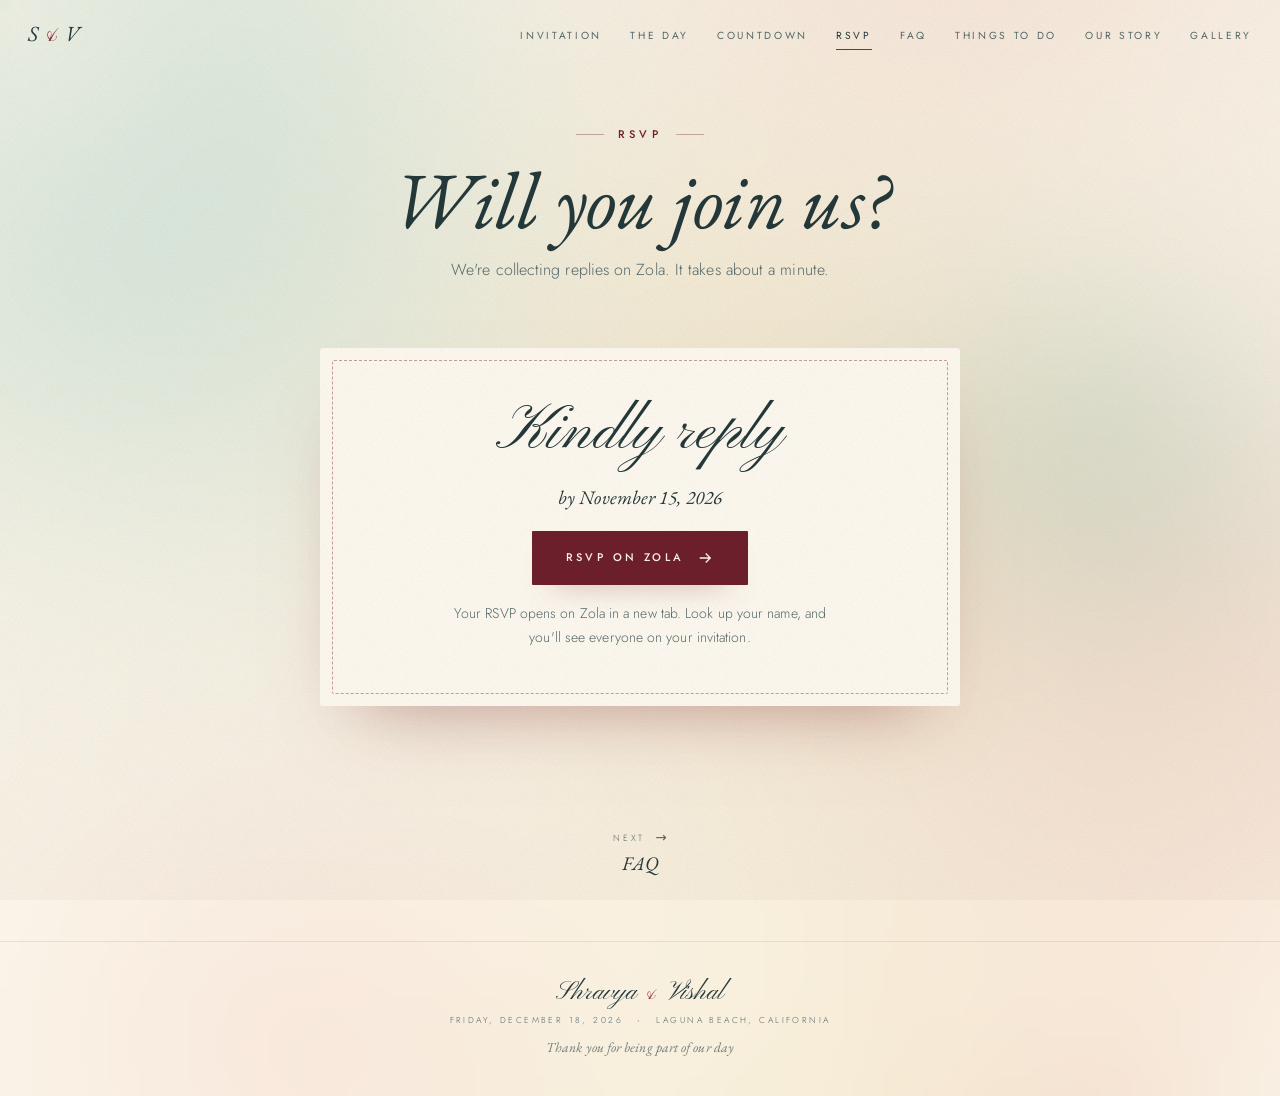
==== rsvp.html @ b9ac134d "feat: add files" ====
<!doctype html>
<html lang="en">
<head>
<meta charset="utf-8">
<meta name="viewport" content="width=device-width, initial-scale=1, viewport-fit=cover">
<title>RSVP</title>
<link rel="preconnect" href="https://fonts.googleapis.com">
<link rel="preconnect" href="https://fonts.gstatic.com" crossorigin>
<link rel="stylesheet" href="https://fonts.googleapis.com/css2?family=EB+Garamond:ital,wght@0,400..600;1,400..600&family=Jost:wght@300;400;500;600&family=Pinyon+Script&display=swap">
<link rel="stylesheet" href="site.css">
<script>try{history.scrollRestoration="manual"}catch(e){}try{if(sessionStorage.getItem("vt")){document.documentElement.classList.add("vt-in");sessionStorage.removeItem("vt")}}catch(e){}</script>
</head>
<body data-page="rsvp.html" class="page-rsvp">
<div class="veil" aria-hidden="true"></div>
<main>
<!-- ================= RSVP ================= -->
<section id="rsvp" class="page rsvp">
  <canvas class="wash" id="rsvpWash" aria-hidden="true"></canvas>
  <div class="wrap">
    <header class="page-head reveal">
        <span class="eyebrow">RSVP</span>
        <h1>Will you join us?</h1>
        <p class="lede">We're collecting replies on Zola. It takes about a minute.</p>
      </header>
    <div class="rsvp-card reveal">
      <p class="q">Kindly reply</p>
      <p class="by">by <span data-bind="rsvp-by"></span></p>
      <a class="magnet" id="rsvpBtn" data-href="zola" target="_blank" rel="noopener"><span>RSVP on Zola</span><svg viewBox="0 0 24 24"><path d="M5 12h14M13 6l6 6-6 6"/></svg></a>
      <p class="rsvp-small">Your RSVP opens on Zola in a new tab. Look up your name, and you'll see everyone on your invitation.</p>
    </div>
  </div>
</section>

</main>
<div id="nextSlot"></div>
<script src="site.js"></script>
<script>
/* ---------------- RSVP magnet + confetti ---------------- */
(function () {
  const b = $("#rsvpBtn");
  if (!REDUCED && matchMedia("(hover:hover)").matches) {
    b.addEventListener("pointermove", e => { const r = b.getBoundingClientRect(); b.style.transform = `translate(${(e.clientX - r.left - r.width / 2) * .25}px,${(e.clientY - r.top - r.height / 2) * .35}px)`; });
    b.addEventListener("pointerleave", () => { b.style.transform = ""; });
  }
  b.addEventListener("click", () => { const r = b.getBoundingClientRect(); confetti(r.left + r.width / 2, r.top, 120); });
})();

</script>
</body>
</html>
---- site.css ----
/* Shared styles for every page of the wedding site */
/* Layout: one long scroll told in scenes on letterpress cream, a glass dock at the bottom, sticky scrollytelling for story + map */
:root{
  --rose:#F0BDB2; --peach:#F2C6B4; --cream:#F3E8CB; --sea:#AAD4C9;
  --paper:#FBF6EA; --ink:#24393B; --ink-soft:#55696B; --wax:#8B2C3A; --wax-deep:#6E1F2C;
  --sea-deep:#386B65; --line:rgba(36,57,59,.14); --glass:rgba(251,246,234,.74);
  --display:"EB Garamond", Garamond, "Times New Roman", Georgia, serif;
  --script:"Pinyon Script", "Snell Roundhand", "Apple Chancery", cursive;
  --body:"Jost", "Futura", "Avenir Next", "Segoe UI", system-ui, sans-serif;
  --gut-l:max(16px, env(safe-area-inset-left, 0px));
  --gut-r:max(16px, env(safe-area-inset-right, 0px));
  color-scheme:light;
}
*,*::before,*::after{box-sizing:border-box}
html{scroll-behavior:smooth}
body{background:var(--paper);color:var(--ink);font-family:var(--body);font-size:17px;line-height:1.6;overflow-x:clip;-webkit-font-smoothing:antialiased}
body.locked{overflow:hidden}
a{color:var(--sea-deep)}
button{font:inherit;color:inherit}
:focus-visible{outline:2px solid var(--sea-deep);outline-offset:3px;border-radius:6px}
h1,h2,h3{font-family:var(--display);font-weight:500;line-height:1.08;text-wrap:balance;margin:0}
h2{font-size:clamp(2.4rem,6.4vw,4.6rem);font-style:italic;letter-spacing:-.01em}
h3{font-size:clamp(1.5rem,3.2vw,2.1rem);font-style:italic}
p{margin:0}
.eyebrow{font-size:.78rem;text-transform:uppercase;letter-spacing:.24em;font-weight:500;color:var(--sea-deep)}
.wrap{max-width:1140px;margin:0 auto;padding-left:var(--gut-l);padding-right:var(--gut-r)}
.scene{position:relative;padding-block:clamp(84px,13vh,150px)}
.head{display:grid;gap:14px;margin-bottom:clamp(36px,6vh,64px);max-width:720px}
.lede{font-size:1.12rem;color:var(--ink-soft);max-width:60ch}
.reveal{transform:translateY(22px);opacity:.3;transition:transform .9s cubic-bezier(.2,.7,.2,1),opacity .9s ease}
.reveal.in{transform:none;opacity:1}
.grain{position:fixed;inset:0;pointer-events:none;z-index:90;opacity:.09;mix-blend-mode:multiply;background-image:url("data:image/svg+xml;utf8,<svg xmlns='http://www.w3.org/2000/svg' width='160' height='160'><filter id='n'><feTurbulence type='fractalNoise' baseFrequency='.85' numOctaves='3' stitchTiles='stitch'/><feColorMatrix values='0 0 0 0 .2 0 0 0 0 .15 0 0 0 0 .12 0 0 0 1 0'/></filter><rect width='100%' height='100%' filter='url(%23n)'/></svg>")}
.progress{position:fixed;top:0;left:0;right:0;height:calc(3px + env(safe-area-inset-top,0px));padding-top:env(safe-area-inset-top,0px);z-index:95;pointer-events:none}
.progress i{display:block;height:3px;width:100%;transform-origin:0 50%;transform:scaleX(0);background:linear-gradient(90deg,var(--sea),var(--rose),var(--wax))}

/* ---------- Dock ---------- */
.dock{position:fixed;left:50%;bottom:calc(12px + env(safe-area-inset-bottom,0px));transform:translateX(-50%);z-index:80;display:flex;gap:2px;padding:6px;border-radius:22px;background:var(--glass);backdrop-filter:blur(14px) saturate(1.3);-webkit-backdrop-filter:blur(14px) saturate(1.3);border:1px solid rgba(255,255,255,.7);box-shadow:0 10px 34px -12px rgba(36,57,59,.35);max-width:calc(100vw - 24px);overflow-x:auto;scrollbar-width:none}
.dock::-webkit-scrollbar{display:none}
.dock a{position:relative;display:grid;place-items:center;width:44px;height:44px;flex:0 0 auto;border-radius:15px;color:var(--ink);text-decoration:none;transition:transform .25s cubic-bezier(.3,1.5,.5,1),background .25s}
.dock a svg{width:21px;height:21px;fill:none;stroke:currentColor;stroke-width:1.6;stroke-linecap:round;stroke-linejoin:round}
.dock a:hover{transform:translateY(-4px) scale(1.14)}
.dock a.on{background:var(--sea);color:var(--ink)}
.dock a .tip{position:absolute;bottom:calc(100% + 10px);left:50%;transform:translateX(-50%) translateY(4px);white-space:nowrap;font-size:.72rem;letter-spacing:.12em;text-transform:uppercase;background:var(--ink);color:var(--paper);padding:5px 9px;border-radius:8px;opacity:0;pointer-events:none;transition:.2s}
@media (hover:hover){.dock{overflow:visible}.dock a:hover .tip{opacity:1;transform:translateX(-50%)}}

/* ---------- Home / envelope ---------- */
.home{position:relative;min-height:100svh;display:grid;place-items:center;overflow:hidden;padding-block:72px 110px;padding-left:var(--gut-l);padding-right:var(--gut-r);background:radial-gradient(120% 80% at 50% 110%,#F8D9CC 0%,var(--paper) 60%)}
#orb{position:absolute;inset:0;width:100%;height:100%}
.home-cell{grid-area:1/1;position:relative;z-index:2;display:grid;justify-items:center;gap:22px;width:100%;pointer-events:none}
.env-stage{pointer-events:auto;transition:opacity .8s ease,transform .9s cubic-bezier(.6,0,.3,1)}
.env-stage.gone{opacity:0;transform:translateY(40px) scale(.9);pointer-events:none}
.envelope{position:relative;width:min(520px,86vw);aspect-ratio:3/2;perspective:1400px;filter:drop-shadow(0 26px 30px rgba(120,70,60,.22))}
.env-back{position:absolute;inset:0;border-radius:10px;background:linear-gradient(160deg,#E9AF9A,#DE9C88)}
.env-card{position:absolute;left:6%;right:6%;top:7%;height:86%;z-index:2;border-radius:6px;background:#FFFBF2;display:grid;place-content:center;text-align:center;gap:4px;padding:8%;transition:transform 1.1s cubic-bezier(.5,0,.2,1);box-shadow:0 2px 0 rgba(0,0,0,.03)}
.env-card .s{font-family:var(--script);font-size:clamp(1.8rem,6vw,2.6rem);line-height:1;color:var(--ink)}
.env-card small{font-size:.7rem;letter-spacing:.24em;text-transform:uppercase;color:var(--ink-soft)}
.env-pocket{position:absolute;inset:0;z-index:3;border-radius:10px;background:linear-gradient(180deg,#F4CDBD,#F0BCA7);clip-path:polygon(0 0,50% 54%,100% 0,100% 100%,0 100%);display:grid;align-content:end;justify-items:start;padding:0 0 6% 7%;text-align:left}
.env-pocket::before{content:"";position:absolute;inset:0;background:linear-gradient(32deg,rgba(0,0,0,.05) 50%,transparent 50.4%),linear-gradient(-32deg,rgba(0,0,0,.05) 50%,transparent 50.4%);pointer-events:none}
.env-pocket .to{font-family:var(--script);font-size:clamp(1.4rem,4.6vw,2.1rem);color:var(--wax-deep);line-height:1}
.env-pocket .meta{font-size:clamp(.55rem,1.8vw,.68rem);letter-spacing:.22em;text-transform:uppercase;color:#7A4C46;margin-top:4px}
.env-flap{position:absolute;left:0;right:0;top:0;height:60%;z-index:4;transform-origin:50% 0;transition:transform .9s cubic-bezier(.6,0,.3,1);transform-style:preserve-3d}
.env-flap i{position:absolute;inset:0;background:linear-gradient(180deg,#F8DACB,#F2C6B4);clip-path:polygon(0 0,100% 0,50% 100%);border-radius:10px 10px 0 0}
.env-flap i::after{content:"";position:absolute;inset:0;background:linear-gradient(180deg,transparent 70%,rgba(140,70,60,.12))}
.envelope.flap-open .env-flap{transform:rotateX(180deg)}
.envelope.flap-low .env-flap{z-index:1}
.envelope.card-up .env-card{transform:translateY(-52%)}
.seal{position:absolute;left:50%;top:60%;z-index:6;width:clamp(70px,18vw,92px);aspect-ratio:1;transform:translate(-50%,-50%);border:0;border-radius:50%;cursor:pointer;display:grid;place-items:center;background:radial-gradient(circle at 36% 30%,#BD5A66 0%,var(--wax) 42%,var(--wax-deep) 100%);box-shadow:0 6px 14px rgba(120,40,45,.35),inset 0 -4px 8px rgba(80,20,25,.35),inset 0 3px 6px rgba(255,220,220,.35);transition:transform .5s cubic-bezier(.3,1.6,.5,1),opacity .5s}
.seal::before{content:"";position:absolute;inset:9%;border-radius:50%;border:1.5px dashed rgba(255,225,225,.55)}
.seal span{font-family:var(--display);font-style:italic;font-size:clamp(1.1rem,3.6vw,1.45rem);color:#FFE6E2;letter-spacing:.02em;text-shadow:0 1px 1px rgba(90,20,25,.4)}
.seal:hover{transform:translate(-50%,-50%) scale(1.07) rotate(-4deg)}
.seal.pulse{animation:pulse 2.6s ease-in-out infinite}
@keyframes pulse{0%,100%{box-shadow:0 6px 14px rgba(120,40,45,.35),0 0 0 0 rgba(139,44,58,.4),inset 0 -4px 8px rgba(80,20,25,.35)}50%{box-shadow:0 6px 14px rgba(120,40,45,.35),0 0 0 16px rgba(139,44,58,0),inset 0 -4px 8px rgba(80,20,25,.35)}}
.envelope.cracked .seal{transform:translate(-50%,-50%) scale(1.3);opacity:0}
.hint{font-size:.78rem;letter-spacing:.22em;text-transform:uppercase;color:var(--ink-soft);display:flex;gap:10px;align-items:center}
.hint::before,.hint::after{content:"";width:28px;height:1px;background:currentColor;opacity:.5}

.invite{position:relative;width:min(640px,100%);background:#FFFBF2;border-radius:4px;padding:clamp(34px,7vw,64px) clamp(22px,6vw,60px);text-align:center;box-shadow:0 30px 60px -28px rgba(120,70,60,.45);clip-path:inset(50% 0 50% 0);opacity:0;transition:clip-path 1.1s cubic-bezier(.7,0,.2,1),opacity .4s;pointer-events:none}
.invite.show{clip-path:inset(0 0 0 0);opacity:1;pointer-events:auto}
.invite::before{content:"";position:absolute;inset:12px;border:1px solid var(--peach);outline:1px solid var(--peach);outline-offset:-6px;pointer-events:none}
.invite .corner{position:absolute;width:64px;height:64px;color:var(--sea-deep)}
.invite .corner path,.invite .corner circle{fill:none;stroke:currentColor;stroke-width:1.2;stroke-dasharray:240;stroke-dashoffset:240;transition:stroke-dashoffset 2.4s ease .8s}
.invite.show .corner path,.invite.show .corner circle{stroke-dashoffset:0}
.invite .c1{top:18px;left:18px}.invite .c2{top:18px;right:18px;transform:scaleX(-1)}.invite .c3{bottom:18px;left:18px;transform:scaleY(-1)}.invite .c4{bottom:18px;right:18px;transform:scale(-1)}
.inv-small{font-size:.76rem;letter-spacing:.24em;text-transform:uppercase;color:var(--ink-soft)}
.inv-names{font-family:var(--script);font-weight:400;font-size:clamp(3rem,10vw,5.4rem);line-height:1.05;margin:18px 0 12px;color:var(--ink)}
.inv-names .amp{color:var(--wax);font-size:.7em;display:block;line-height:.9}
.inv-names .word{display:inline-block}
.inv-names .ch{display:inline-block;opacity:0;transform:translateY(.4em) rotate(4deg);transition:opacity .6s,transform .8s cubic-bezier(.2,.8,.2,1)}
.invite.show .inv-names .ch{opacity:1;transform:none}
.inv-line{font-family:var(--display);font-style:italic;font-size:clamp(1.05rem,2.6vw,1.3rem);line-height:1.5;color:var(--ink)}
.inv-date{font-family:var(--display);font-size:clamp(1.3rem,3.6vw,1.75rem);margin:18px 0 4px;letter-spacing:.02em}
.rule{width:60px;height:1px;background:var(--wax);margin:22px auto;opacity:.6}
.inv-actions{display:flex;flex-wrap:wrap;gap:12px;justify-content:center;margin-top:28px}
.btn{display:inline-flex;align-items:center;gap:10px;padding:13px 22px;border-radius:999px;border:1px solid var(--ink);background:transparent;color:var(--ink);text-decoration:none;font-size:.8rem;letter-spacing:.2em;text-transform:uppercase;font-weight:500;cursor:pointer;transition:background .25s,color .25s,transform .25s}
.btn:hover{background:var(--ink);color:var(--paper)}
.btn.solid{background:var(--ink);color:var(--paper)}
.btn.solid:hover{background:var(--sea-deep);border-color:var(--sea-deep)}
.btn.small{padding:9px 16px;font-size:.7rem}
.linkish{background:none;border:0;color:var(--ink-soft);font-size:.72rem;letter-spacing:.2em;text-transform:uppercase;cursor:pointer;margin-top:18px;text-decoration:underline;text-underline-offset:4px}

/* ---------- Story vertical ---------- */
.story-v{display:grid;grid-template-columns:minmax(0,1fr) minmax(0,1.1fr);gap:clamp(24px,6vw,90px);align-items:start}
.story-art{position:sticky;top:12vh;height:76vh;display:grid;place-items:center}
.story-art svg{width:100%;height:100%;max-width:420px;overflow:visible}
.story-art .path{fill:none;stroke-width:2.4;stroke-linecap:round}
.story-art .ghost{fill:none;stroke:var(--line);stroke-width:1.2;stroke-dasharray:3 7}
.story-art .knot{fill:none;stroke:var(--wax);stroke-width:2.4;opacity:0;transition:opacity .8s}
.story-art .knot.on{opacity:1}
.story-art .mk{fill:var(--paper);stroke:var(--ink-soft);stroke-width:1.4;transition:fill .5s,stroke .5s}
.story-art .mk.on{fill:var(--wax);stroke:var(--wax)}
.story-art text{font-family:var(--display);font-style:italic;font-size:17px;fill:var(--ink-soft)}
.steps{list-style:none;margin:0;padding:0;display:grid;gap:42vh;padding-block:12vh 26vh}
.step{max-width:46ch;opacity:.35;transition:opacity .6s}
.step.on{opacity:1}
.step .k{font-size:.74rem;letter-spacing:.24em;text-transform:uppercase;color:var(--wax-deep);font-weight:500}
.step h3{margin:10px 0 14px}
.step p{color:var(--ink-soft);font-size:1.08rem}

/* ---------- Story horizontal ---------- */
.story-h{position:relative;background:linear-gradient(180deg,var(--paper),#F8E0D3 18%,#F8E0D3 82%,var(--paper))}
.h-sticky{position:sticky;top:0;height:100svh;overflow:hidden;display:flex;flex-direction:column;justify-content:center;gap:28px}
.h-top{display:flex;justify-content:space-between;align-items:end;gap:20px;flex-wrap:wrap}
.h-track{display:flex;gap:clamp(24px,4vw,56px);padding-left:var(--gut-l);padding-right:var(--gut-r);will-change:transform;width:max-content}
.postcard{width:min(860px,86vw);flex:0 0 auto;display:grid;grid-template-columns:1.05fr 1fr;background:#FFFBF2;border-radius:6px;box-shadow:0 26px 50px -30px rgba(120,70,60,.55);overflow:hidden;transform:rotate(var(--tilt,0deg))}
.postcard canvas{width:100%;height:100%;display:block;aspect-ratio:4/3;object-fit:cover}
.pc-art{position:relative;min-width:0;overflow:hidden}
.pc-art::after{content:"";position:absolute;inset:10px;border:1px solid rgba(255,251,242,.8);pointer-events:none}
.pc-body{position:relative;padding:clamp(20px,3.4vw,40px);display:grid;align-content:start;gap:12px;min-width:0;border-left:1px dashed var(--line)}
.pc-stamp{position:absolute;top:18px;right:18px;width:62px;height:74px;border:2px dotted var(--rose);display:grid;place-items:center;font-family:var(--display);font-style:italic;font-size:1.1rem;color:var(--wax-deep);background:#FFF3EC}
.pc-post{position:absolute;top:44px;right:62px;width:84px;height:84px;border-radius:50%;border:1.5px solid rgba(56,107,101,.45);display:grid;place-items:center;text-align:center;font-size:.55rem;letter-spacing:.16em;text-transform:uppercase;color:rgba(56,107,101,.8);transform:rotate(-14deg)}
.pc-body .k{font-size:.72rem;letter-spacing:.24em;text-transform:uppercase;color:var(--sea-deep);font-weight:500;padding-right:140px}
.pc-body h3{font-size:clamp(1.6rem,3.4vw,2.4rem);padding-right:90px}
.pc-body p{color:var(--ink-soft)}
.pc-body .place{font-family:var(--script);font-size:1.7rem;color:var(--wax-deep);line-height:1.1;margin-top:6px}
.h-progress{display:flex;align-items:center;gap:14px;font-size:.72rem;letter-spacing:.2em;text-transform:uppercase;color:var(--ink-soft)}
.h-bar{width:min(240px,40vw);height:6px;border-radius:6px;background:rgba(36,57,59,.1);overflow:hidden}
.h-bar i{display:block;height:100%;width:100%;transform-origin:0 50%;transform:scaleX(0);background:linear-gradient(90deg,var(--sea),var(--wax))}
.story-h.static{height:auto!important}
.story-h.static .h-sticky{position:relative;height:auto;padding-block:80px;overflow:visible}
.story-h.static .h-track{overflow-x:auto;width:auto;scroll-snap-type:x mandatory;padding-bottom:20px}
.story-h.static .postcard{scroll-snap-align:center}

/* ---------- Countdown ---------- */
.countdown{overflow:hidden;background:#EDF4F2}
.aurora{position:absolute;inset:-20%;filter:blur(60px);opacity:.85;pointer-events:none}
.aurora i{position:absolute;border-radius:50%;animation:drift 18s ease-in-out infinite alternate}
.aurora i:nth-child(1){width:46%;height:56%;left:2%;top:10%;background:var(--sea)}
.aurora i:nth-child(2){width:40%;height:50%;right:6%;top:4%;background:var(--rose);animation-delay:-6s}
.aurora i:nth-child(3){width:50%;height:40%;left:30%;bottom:6%;background:var(--cream);animation-delay:-11s}
.aurora i:nth-child(4){width:30%;height:36%;right:20%;bottom:16%;background:var(--peach);animation-delay:-3s}
@keyframes drift{to{transform:translate(8%,10%) scale(1.15)}}
.cd{position:relative;display:grid;justify-items:center;text-align:center;gap:26px}
.flips{display:flex;flex-wrap:wrap;justify-content:center;gap:clamp(10px,2.4vw,26px)}
.flip{display:grid;justify-items:center;gap:12px}
.fc{--h:clamp(64px,15vw,150px);position:relative;width:calc(var(--h)*1.02);height:var(--h);perspective:500px;font-family:var(--display);font-weight:500;font-size:calc(var(--h)*.62);font-variant-numeric:tabular-nums lining-nums;color:var(--ink)}
.fc.w3{width:calc(var(--h)*1.42)}
.half{position:absolute;left:0;right:0;height:50%;overflow:hidden;background:#FFFBF2;backface-visibility:hidden}
.half span{display:block;height:var(--h);line-height:var(--h);text-align:center}
.half.t{top:0;border-radius:14px 14px 0 0;box-shadow:inset 0 -1px 0 rgba(36,57,59,.12)}
.half.b{bottom:0;border-radius:0 0 14px 14px;background:#FFF6EA}
.half.b span{transform:translateY(-50%)}
.half.ft{top:0;border-radius:14px 14px 0 0;transform-origin:50% 100%;z-index:2;box-shadow:inset 0 -1px 0 rgba(36,57,59,.12)}
.half.fb{bottom:0;border-radius:0 0 14px 14px;transform-origin:50% 0;z-index:2;background:#FFF6EA;transform:rotateX(90deg)}
.half.fb span{transform:translateY(-50%)}
.fc.go .ft{animation:ftop .32s ease-in forwards}
.fc.go .fb{animation:fbot .32s ease-out .32s forwards}
@keyframes ftop{to{transform:rotateX(-90deg)}}
@keyframes fbot{from{transform:rotateX(90deg)}to{transform:rotateX(0)}}
.fc::after{content:"";position:absolute;inset:0;border-radius:14px;box-shadow:0 18px 30px -18px rgba(36,57,59,.45);pointer-events:none}
.fl{font-size:.74rem;letter-spacing:.26em;text-transform:uppercase;color:var(--ink-soft)}
.cd-note{display:flex;flex-wrap:wrap;justify-content:center;gap:10px 26px;color:var(--ink-soft);font-size:.95rem}
.cd-note b{font-weight:500;color:var(--ink)}
.cd-done{font-family:var(--script);font-size:clamp(3rem,9vw,5rem);color:var(--wax-deep);line-height:1}

/* ---------- The Day ---------- */
.sub{margin-top:clamp(70px,12vh,130px)}
.sub:first-of-type{margin-top:0}
.sub-head{display:flex;align-items:baseline;gap:18px;margin-bottom:28px;flex-wrap:wrap}
.sub-head .eyebrow{color:var(--wax-deep)}
.bento{display:grid;grid-template-columns:repeat(6,minmax(0,1fr));gap:14px}
.tile{position:relative;grid-column:span 2;padding:22px 22px 24px;border-radius:18px;background:#FFFBF2;border:1px solid var(--line);display:grid;align-content:start;gap:6px;transform-style:preserve-3d;transition:transform .35s ease,box-shadow .35s;min-width:0}
.tile:hover{box-shadow:0 24px 40px -26px rgba(36,57,59,.45)}
.tile .lab{font-size:.7rem;letter-spacing:.24em;text-transform:uppercase;color:var(--ink-soft)}
.tile .val{font-family:var(--display);font-size:clamp(1.35rem,2.6vw,1.9rem);line-height:1.15}
.tile .val.it{font-style:italic}
.tile .note{color:var(--ink-soft);font-size:.95rem}
.tile.big{grid-column:span 4;background:var(--sea);border-color:transparent}
.tile.big .val{font-size:clamp(2rem,4.6vw,3.4rem)}
.tile.rose{background:var(--rose);border-color:transparent}
.tile.peach{background:var(--peach);border-color:transparent}
.tile.cream{background:var(--cream);border-color:transparent}
.tile.wide{grid-column:span 3}

.sched{display:grid;grid-template-columns:minmax(0,.9fr) minmax(0,1.1fr);gap:clamp(24px,5vw,70px);align-items:start}
.sky{position:sticky;top:14vh;height:min(62vh,520px);border-radius:24px;overflow:hidden;background:linear-gradient(180deg,var(--sky1,#AAD4C9),var(--sky2,#F3E8CB))}
.sky svg{position:absolute;inset:0;width:100%;height:100%}
.sky .time{position:absolute;left:22px;top:18px;font-family:var(--display);font-size:clamp(2rem,4vw,3rem);color:var(--sky-ink,#24393B);font-variant-numeric:tabular-nums;transition:color .5s}
.sky .what{position:absolute;left:24px;top:calc(18px + clamp(2.6rem,5vw,3.8rem));font-size:.76rem;letter-spacing:.22em;text-transform:uppercase;color:var(--sky-ink,#24393B);transition:color .5s}
.tl{position:relative;list-style:none;margin:0;padding:8vh 0 8vh 34px;display:grid;gap:clamp(44px,9vh,90px)}
.tl::before{content:"";position:absolute;left:7px;top:0;bottom:0;width:2px;background:var(--line)}
.tl .fill{position:absolute;left:7px;top:0;width:2px;height:100%;background:linear-gradient(180deg,var(--sea-deep),var(--wax));transform-origin:50% 0;transform:scaleY(0)}
.tl li{position:relative;opacity:.4;transition:opacity .5s}
.tl li.on{opacity:1}
.tl li::before{content:"";position:absolute;left:-33px;top:.5em;width:14px;height:14px;border-radius:50%;background:var(--paper);border:2px solid var(--ink-soft);transition:.4s}
.tl li.on::before{background:var(--wax);border-color:var(--wax);box-shadow:0 0 0 6px rgba(139,44,58,.18)}
.tl .t{font-family:var(--display);font-size:1.05rem;color:var(--wax-deep);font-variant-numeric:tabular-nums}
.tl h4{font-family:var(--display);font-style:italic;font-weight:500;font-size:clamp(1.4rem,2.8vw,1.9rem);margin:2px 0 6px}
.tl p{color:var(--ink-soft);max-width:46ch}

.map-scene{position:relative;height:260svh}
.map-sticky{position:sticky;top:0;height:100svh;display:grid;align-content:center;gap:20px}
.map-box{position:relative;width:100%;max-width:1040px;margin:0 auto;aspect-ratio:10/7;max-height:68svh;border-radius:22px;overflow:hidden;background:#CAE4DD;box-shadow:0 30px 60px -36px rgba(36,57,59,.6)}
.map-box svg{position:absolute;inset:0;width:100%;height:100%;display:block}
.map-card{position:absolute;left:14px;bottom:14px;right:14px;max-width:360px;background:var(--glass);backdrop-filter:blur(10px);-webkit-backdrop-filter:blur(10px);border:1px solid rgba(255,255,255,.75);border-radius:16px;padding:16px 18px;display:grid;gap:6px}
.map-card .n{font-family:var(--display);font-style:italic;font-size:1.25rem;line-height:1.2}
.map-card .a{font-size:.92rem;color:var(--ink-soft)}
.map-card .btn{justify-self:start;margin-top:6px}
.map-hint{position:absolute;top:14px;right:14px;font-size:.66rem;letter-spacing:.2em;text-transform:uppercase;background:var(--glass);padding:7px 11px;border-radius:999px;color:var(--ink)}
.pin-g{opacity:0;transition:opacity .3s}
.pin-g.drop{opacity:1}
.pin-g.drop .pin{animation:pindrop .7s cubic-bezier(.3,1.6,.5,1) both}
@keyframes pindrop{from{transform:translateY(-6px)}to{transform:none}}
.pin-ring{transform-box:fill-box;transform-origin:center;animation:ring 2s ease-out infinite}
@keyframes ring{from{transform:scale(.4);opacity:.8}to{transform:scale(2.2);opacity:0}}

.flipgrid{display:grid;grid-template-columns:repeat(4,minmax(0,1fr));gap:14px}
.fcard{perspective:1000px;min-height:230px;background:none;border:0;padding:0;cursor:pointer;text-align:left}
.fcard .in{position:relative;width:100%;height:100%;min-height:230px;transform-style:preserve-3d;transition:transform .8s cubic-bezier(.4,.2,.2,1)}
.fcard.flipped .in{transform:rotateY(180deg)}
.fcard .face{position:absolute;inset:0;border-radius:18px;padding:22px;backface-visibility:hidden;-webkit-backface-visibility:hidden;display:grid;align-content:space-between}
.fcard .front{background:var(--peach)}
.fcard:nth-child(2) .front{background:var(--sea)}
.fcard:nth-child(3) .front{background:var(--rose)}
.fcard:nth-child(4) .front{background:var(--cream)}
.fcard .back{background:#FFFBF2;border:1px solid var(--line);transform:rotateY(180deg);align-content:start;gap:8px;color:var(--ink-soft);font-size:.95rem}
.fcard .front h4{font-family:var(--display);font-style:italic;font-weight:500;font-size:1.7rem;margin:0;color:var(--ink)}
.fcard .front small{font-size:.7rem;letter-spacing:.22em;text-transform:uppercase;color:var(--ink)}
.fcard .back b{font-family:var(--display);font-style:italic;font-weight:500;font-size:1.2rem;color:var(--ink)}
.fcard svg{width:42px;height:42px;fill:none;stroke:var(--ink);stroke-width:1.4;stroke-linecap:round;stroke-linejoin:round}

/* ---------- Gallery ---------- */
.gallery{background:var(--cream)}
.gal{display:grid;grid-template-columns:minmax(0,.9fr) minmax(0,1.1fr);gap:clamp(28px,6vw,80px);align-items:center}
.gal-copy{display:grid;gap:18px}
.doorway{position:relative;aspect-ratio:4/4.4;max-width:540px;width:100%;justify-self:center;border-radius:999px 999px 18px 18px;overflow:hidden;background:#EAD9B7;box-shadow:inset 0 0 0 10px #FFFBF2,0 30px 60px -36px rgba(36,57,59,.6)}
.door-wall{position:absolute;inset:10px;border-radius:999px 999px 10px 10px;overflow:hidden;background:linear-gradient(180deg,#F6EBD3 0%,#F6EBD3 70%,#E6C9AE 70%)}
.door-wall .fr{position:absolute;border:5px solid var(--f,#C9A46A);box-shadow:0 10px 18px -10px rgba(0,0,0,.35);background:#fff;overflow:hidden;cursor:pointer;transition:transform .5s}
.door-wall .fr:hover{transform:scale(1.04)}
.door-wall .fr canvas{width:100%;height:100%;display:block;object-fit:cover;animation:kb 16s ease-in-out infinite alternate}
@keyframes kb{to{transform:scale(1.12) translate(-3%,-2%)}}
.door-wall .glow{position:absolute;width:40%;aspect-ratio:1;border-radius:50%;background:radial-gradient(circle,rgba(255,250,235,.95),rgba(255,250,235,0) 70%);pointer-events:none}
.door-cta{position:absolute;left:50%;bottom:9%;transform:translateX(-50%);z-index:3}
.gal-list{display:flex;flex-wrap:wrap;gap:8px}
.chip{font-size:.72rem;letter-spacing:.14em;text-transform:uppercase;padding:7px 12px;border-radius:999px;border:1px solid var(--line);background:#FFFBF2;color:var(--ink)}

/* Museum overlay */
.museum{position:fixed;inset:0;z-index:120;background:#F3E8CB;clip-path:circle(0px at var(--ox,50%) var(--oy,50%));visibility:hidden;transition:clip-path 1s cubic-bezier(.7,0,.2,1),visibility 0s linear 1s}
.museum.open{clip-path:circle(160vmax at var(--ox,50%) var(--oy,50%));visibility:visible;transition:clip-path 1.1s cubic-bezier(.7,0,.2,1),visibility 0s}
.museum canvas{position:absolute;inset:0;width:100%;height:100%;display:block;touch-action:none;cursor:grab}
.museum canvas.drag{cursor:grabbing}
.museum canvas.point{cursor:pointer}
.m-top{position:absolute;top:calc(14px + env(safe-area-inset-top,0px));left:calc(14px + env(safe-area-inset-left,0px));right:calc(14px + env(safe-area-inset-right,0px));display:flex;justify-content:space-between;align-items:start;gap:12px;pointer-events:none}
.m-top > *{pointer-events:auto}
.m-title{background:var(--glass);backdrop-filter:blur(10px);-webkit-backdrop-filter:blur(10px);border-radius:14px;padding:10px 14px;max-width:min(420px,60vw)}
.m-title b{display:block;font-family:var(--display);font-style:italic;font-weight:500;font-size:1.2rem}
.m-title span{font-size:.78rem;color:var(--ink-soft)}
.m-bottom{position:absolute;left:50%;transform:translateX(-50%);bottom:calc(16px + env(safe-area-inset-bottom,0px));display:grid;justify-items:center;gap:10px;width:min(560px,calc(100vw - 28px))}
.m-cap{width:100%;background:var(--glass);backdrop-filter:blur(12px);-webkit-backdrop-filter:blur(12px);border-radius:16px;padding:14px 18px;display:grid;gap:4px;transition:opacity .4s,transform .4s}
.m-cap.hide{opacity:0;transform:translateY(10px);pointer-events:none}
.m-cap b{font-family:var(--display);font-style:italic;font-weight:500;font-size:1.3rem}
.m-cap small{font-size:.7rem;letter-spacing:.2em;text-transform:uppercase;color:var(--sea-deep)}
.m-cap p{font-size:.95rem;color:var(--ink-soft)}
.m-nav{display:flex;gap:8px;align-items:center}
.m-btn{border:0;background:var(--ink);color:var(--paper);border-radius:999px;padding:11px 16px;font-size:.72rem;letter-spacing:.18em;text-transform:uppercase;cursor:pointer}
.m-btn.ghost{background:var(--glass);color:var(--ink);backdrop-filter:blur(10px);-webkit-backdrop-filter:blur(10px)}
.m-loading{position:absolute;inset:0;display:grid;place-items:center;font-family:var(--display);font-style:italic;font-size:1.4rem;color:var(--ink-soft);pointer-events:none;transition:opacity .5s}
.lightbox{position:fixed;inset:0;z-index:130;background:rgba(36,57,59,.86);display:grid;place-items:center;padding:calc(20px + env(safe-area-inset-top,0px)) var(--gut-r) calc(20px + env(safe-area-inset-bottom,0px)) var(--gut-l);opacity:0;pointer-events:none;transition:opacity .4s}
.lightbox.open{opacity:1;pointer-events:auto}
.lightbox figure{margin:0;display:grid;gap:14px;justify-items:center;max-width:min(1000px,100%)}
.lightbox canvas{max-width:100%;max-height:72svh;width:auto;height:auto;border:10px solid #FFFBF2;box-shadow:0 30px 60px rgba(0,0,0,.4)}
.lightbox figcaption{color:#FBF6EA;text-align:center;display:grid;gap:2px}
.lightbox figcaption b{font-family:var(--display);font-style:italic;font-weight:500;font-size:1.5rem}
.lightbox figcaption span{font-size:.9rem;opacity:.8}

/* ---------- RSVP ---------- */
.rsvp{background:linear-gradient(180deg,var(--cream) 0%,#FCD9D5 100%);overflow:hidden}
.rsvp-card{position:relative;max-width:760px;margin:0 auto;text-align:center;background:#FFFBF2;border-radius:6px;padding:clamp(40px,8vw,80px) clamp(22px,6vw,70px);box-shadow:0 36px 70px -40px rgba(140,60,60,.55);display:grid;gap:18px;justify-items:center}
.rsvp-card::before{content:"";position:absolute;inset:12px;border:1px dashed rgba(139,44,58,.45);border-radius:2px;pointer-events:none}
.rsvp-card .q{font-family:var(--script);font-size:clamp(3rem,9vw,5.2rem);line-height:1;color:var(--ink)}
.rsvp-card .by{font-family:var(--display);font-style:italic;font-size:1.2rem}
.magnet{position:relative;display:inline-flex;align-items:center;gap:12px;padding:20px 34px;border-radius:999px;background:var(--wax);color:#FFF6F2;text-decoration:none;font-size:.86rem;letter-spacing:.22em;text-transform:uppercase;font-weight:500;box-shadow:0 18px 30px -16px rgba(110,31,44,.8);transition:transform .25s cubic-bezier(.3,1.4,.5,1),background .25s}
.magnet:hover{background:var(--wax-deep)}
.magnet svg{width:18px;height:18px;fill:none;stroke:currentColor;stroke-width:1.8}
.rsvp-small{font-size:.9rem;color:var(--ink-soft);max-width:48ch}

/* ---------- FAQ ---------- */
.faq{overflow:hidden}
.marq{position:absolute;inset:0;display:grid;align-content:space-evenly;pointer-events:none;overflow:hidden}
.mrow{display:flex;width:max-content;animation:marq var(--d,70s) linear infinite;font-family:var(--display);font-style:italic;font-size:clamp(2.6rem,7vw,5.6rem);line-height:1;white-space:nowrap}
.mrow.r{animation-direction:reverse}
.mrow span{display:inline-flex;align-items:center;gap:.5em;padding-right:.5em}
.mrow span::after{content:"";width:.22em;height:.22em;border-radius:50%;background:currentColor;opacity:.6}
.mrow.c1{color:rgba(240,189,178,.55)}.mrow.c2{color:rgba(170,212,201,.75)}.mrow.c3{color:rgba(242,198,180,.75)}
.mlab{font-family:var(--body);font-style:normal;font-size:.22em;letter-spacing:.3em;text-transform:uppercase;align-self:center}
@keyframes marq{to{transform:translateX(-50%)}}
.faq-panel{position:relative;max-width:820px;margin:0 auto;background:rgba(255,251,242,.82);backdrop-filter:blur(8px);-webkit-backdrop-filter:blur(8px);border:1px solid rgba(255,255,255,.8);border-radius:24px;padding:clamp(20px,4vw,44px)}
.acc{border-bottom:1px solid var(--line)}
.acc:last-child{border-bottom:0}
.acc button{width:100%;display:flex;justify-content:space-between;align-items:center;gap:16px;background:none;border:0;padding:20px 2px;text-align:left;cursor:pointer;font-family:var(--display);font-size:clamp(1.12rem,2.4vw,1.35rem)}
.acc .pm{position:relative;width:18px;height:18px;flex:0 0 auto}
.acc .pm::before,.acc .pm::after{content:"";position:absolute;left:0;top:8px;width:18px;height:1.6px;background:var(--wax);transition:transform .35s}
.acc .pm::after{transform:rotate(90deg)}
.acc.open .pm::after{transform:rotate(0)}
.acc .ans{display:grid;grid-template-rows:0fr;transition:grid-template-rows .45s cubic-bezier(.3,.7,.2,1)}
.acc.open .ans{grid-template-rows:1fr}
.acc .ans > div{overflow:hidden}
.acc .ans p{padding:0 2px 22px;color:var(--ink-soft);max-width:62ch}

/* ---------- Things to do ---------- */
.todo{background:var(--cream)}
.filters{display:flex;flex-wrap:wrap;gap:8px;margin-bottom:26px}
.filters button{cursor:pointer;transition:background .2s,color .2s}
.filters button[aria-pressed="true"]{background:var(--ink);color:var(--paper);border-color:var(--ink)}
.todos{list-style:none;margin:0;padding:0;border-top:1px solid var(--line)}
.todos li{display:grid;grid-template-columns:120px minmax(0,1fr) auto;gap:8px 26px;align-items:baseline;padding:22px 4px;border-bottom:1px solid var(--line);transition:background .3s}
.todos li:hover{background:rgba(255,251,242,.7)}
.todos .kind{font-size:.7rem;letter-spacing:.2em;text-transform:uppercase;color:var(--sea-deep);font-weight:500}
.todos h4{font-family:var(--display);font-style:italic;font-weight:500;font-size:clamp(1.25rem,2.4vw,1.55rem);margin:0 0 4px}
.todos p{color:var(--ink-soft);font-size:.98rem;max-width:60ch}
.todos .when{font-size:.86rem;color:var(--ink);margin-top:6px}
.todos .when b{font-weight:500}
.todos a.go{font-size:.72rem;letter-spacing:.18em;text-transform:uppercase;text-decoration:none;white-space:nowrap;border-bottom:1px solid currentColor;padding-bottom:2px}
.todo-note{margin-top:22px;font-size:.88rem;color:var(--ink-soft)}

/* ---------- Footer ---------- */
footer{background:var(--ink);color:#FBF6EA;padding-block:70px calc(110px + env(safe-area-inset-bottom,0px));text-align:center}
footer .wrap{display:grid;gap:14px;justify-items:center}
footer .f-names{font-family:var(--script);font-size:clamp(2.6rem,7vw,4rem);line-height:1}
footer .f-d{font-size:.76rem;letter-spacing:.26em;text-transform:uppercase;opacity:.75}
footer .btn{border-color:#FBF6EA;color:#FBF6EA}
footer .btn:hover{background:#FBF6EA;color:var(--ink)}

#confetti{position:fixed;inset:0;width:100%;height:100%;pointer-events:none;z-index:140}

@media (max-width:860px){
  .story-v{grid-template-columns:1fr}
  .story-art{top:0;height:36svh;z-index:2;background:linear-gradient(180deg,var(--paper) 80%,rgba(251,246,234,0))}
  .steps{gap:30vh;padding-block:6vh 20vh}
  .postcard{grid-template-columns:1fr}
  .pc-art canvas{aspect-ratio:16/9}
  .pc-body{border-left:0;border-top:1px dashed var(--line)}
  .pc-post{display:none}
  .pc-body .k{padding-right:80px}.pc-body h3{padding-right:70px}
  .bento{grid-template-columns:repeat(2,minmax(0,1fr))}
  .tile,.tile.wide{grid-column:span 1}.tile.big{grid-column:span 2}
  .sched{grid-template-columns:1fr}
  .sky{top:0;height:30svh;z-index:2}
  .flipgrid{grid-template-columns:repeat(2,minmax(0,1fr))}
  .gal{grid-template-columns:1fr}
  .todos li{grid-template-columns:1fr;gap:4px}
  .map-scene{height:220svh}
}
@media (max-width:480px){
  .fc{--h:min(19vw,80px)}
  .flips{flex-wrap:nowrap}
  .flipgrid{grid-template-columns:1fr}
  .fcard,.fcard .in{min-height:200px}
  .tile.wide,.tile{grid-column:span 2}
  .postcard .pc-stamp{width:50px;height:60px;font-size:.9rem}
}
@media (prefers-reduced-motion:reduce){
  html{scroll-behavior:auto}
  *,*::before,*::after{animation-duration:.01ms!important;animation-iteration-count:1!important;transition-duration:.01ms!important}
  .reveal{transform:none;opacity:1}
}

/* ---------- multi-page additions ---------- */
:root{padding-top:env(safe-area-inset-top,0px);padding-bottom:env(safe-area-inset-bottom,0px)}
body{margin:0}
img{max-width:100%}
[hidden]{display:none!important}
.page-top{padding-top:clamp(70px,12vh,130px)}
.next{display:grid;justify-items:center;gap:8px;text-align:center;text-decoration:none;color:var(--ink);background:var(--paper);border-top:1px solid var(--line);padding-block:70px calc(130px + env(safe-area-inset-bottom,0px));padding-left:var(--gut-l);padding-right:var(--gut-r)}
.next .nt{font-family:var(--display);font-style:italic;font-size:clamp(2.4rem,7vw,4.6rem);line-height:1.05;display:inline-flex;align-items:center;gap:.35em}
.next .nt i{font-style:normal;font-family:var(--body);font-weight:300;transition:transform .35s cubic-bezier(.3,1.5,.5,1)}
.next:hover .nt i{transform:translateX(12px)}
.next .sig{margin-top:22px;font-size:.72rem;letter-spacing:.24em;text-transform:uppercase;color:var(--ink-soft)}
.veil{position:fixed;inset:0;z-index:200;pointer-events:none;display:grid;place-items:center;background:radial-gradient(circle at 50% 45%,#FDE3D9 0%,var(--rose) 45%,var(--peach) 100%);clip-path:circle(0px at var(--vx,50%) var(--vy,50%))}
.veil.out{clip-path:circle(160vmax at var(--vx,50%) var(--vy,50%));transition:clip-path .6s cubic-bezier(.7,0,.3,1)}
html.vt-in .veil{animation:veilIn .75s cubic-bezier(.7,0,.3,1) .05s both}
@keyframes veilIn{from{clip-path:circle(160vmax at 50% 50%)}to{clip-path:circle(0px at 50% 50%)}}
.veil .vs{width:78px;aspect-ratio:1;border-radius:50%;display:grid;place-items:center;font-family:var(--display);font-style:italic;font-size:1.3rem;color:#FFE6E2;background:radial-gradient(circle at 36% 30%,#BD5A66 0%,var(--wax) 42%,var(--wax-deep) 100%);box-shadow:0 8px 20px rgba(120,40,45,.35);animation:spin 1.2s ease-in-out infinite}
.veil .pt{position:absolute;width:16px;height:26px;border-radius:50% 50% 50% 50%/60% 60% 40% 40%;background:#FFF6F0;opacity:.75;animation:swirl 1.4s linear infinite}
@keyframes spin{50%{transform:rotate(-8deg) scale(1.06)}}
@keyframes swirl{from{transform:rotate(var(--a)) translateY(-90px) rotate(0)}to{transform:rotate(calc(var(--a) + 360deg)) translateY(-90px) rotate(180deg)}}

.map-wrap{position:relative;max-width:1040px;margin:0 auto}
@media (max-width:860px){.map-wrap .map-card{position:relative;left:auto;right:auto;bottom:auto;max-width:none;margin-top:12px}}
#glitter{position:fixed;inset:0;width:100%;height:100%;pointer-events:none;z-index:150}

/* ================= Layout system (consistent spacing + alignment) =================
   --sec      vertical padding of a section
   --page-top space above every page title, identical on all pages
   --head-gap page title -> first content
   --sub-gap  between sub-sections on a page
   --narrow   width for reading columns (FAQ, lists)       --card  width for paper cards */
:root{--sec:clamp(72px,9vw,120px);--page-top:clamp(100px,14vh,148px);--head-gap:clamp(40px,5.5vw,64px);--sub-gap:clamp(72px,9vw,120px);--narrow:840px;--card:640px;--r:18px}
.page{position:relative;min-height:100svh;padding-block:var(--page-top) var(--sec)}
.page-head{display:grid;justify-items:center;text-align:center;gap:14px;max-width:720px;margin:0 auto var(--head-gap)}
.page-head h1{font-family:var(--display);font-weight:500;font-style:italic;font-size:clamp(2.4rem,6.4vw,4.6rem);line-height:1.06;letter-spacing:-.01em}
.page-head .lede{margin:0 auto;max-width:56ch}
.narrow{max-width:var(--narrow);margin-inline:auto}
.sub{margin-top:var(--sub-gap)}
.sub:first-of-type{margin-top:0}
.sub-head{display:grid;justify-items:center;text-align:center;gap:8px;max-width:640px;margin:0 auto 32px}
.sub-head .eyebrow{color:var(--wax-deep)}
.sub-head h3{margin:0}

/* radii: UI surfaces share --r; paper objects (invitation, postcards, RSVP card) stay crisp */
.tile,.fcard .face,.sky,.map-box,.faq-panel{border-radius:var(--r)}
.map-card{border-radius:calc(var(--r) - 4px)}

/* story */
.story-v{align-items:start}
.h-sticky{justify-content:center;gap:32px}
.h-sticky .sub-head{margin-bottom:0}
.h-progress{justify-content:center}

/* countdown */
.cd{display:grid;justify-items:center;gap:28px;text-align:center}
.cd-note{gap:8px 28px}

/* the day */
.map-wrap{max-width:none}
.map-box{max-width:none;max-height:64svh}
.map-sticky{align-content:center}
.map-sticky .sub-head{margin-bottom:24px}
.bento,.flipgrid{gap:16px}

/* gallery */
.gal-stage{display:grid;justify-items:center;gap:24px}
.gal-stage .doorway{max-width:560px}
.gal-list{justify-content:center}

/* rsvp */
.rsvp-card{max-width:var(--card);gap:16px;padding:clamp(36px,6vw,56px) clamp(22px,5vw,48px)}
.rsvp-card .q{font-size:clamp(2.6rem,7vw,3.8rem)}

/* faq */
.faq-panel{max-width:var(--narrow);padding:clamp(8px,2vw,16px) clamp(20px,4vw,40px)}

/* things to do */
.filters{justify-content:center;margin-bottom:28px}
.todos li{padding:22px 0}
.todo-note{margin-top:20px}

/* next-page band uses the same section rhythm */
.next{padding-block:var(--sec) calc(var(--sec) + 64px + env(safe-area-inset-bottom,0px))}
@media (max-width:860px){
  .story-art{top:0}
  .sky{top:0}
}
/* bento: two full rows on desktop (4+2, 2+2+2) */
.bento .tile.wide{grid-column:span 2}
@media (max-width:860px){.bento .tile.wide{grid-column:span 1}}
@media (max-width:480px){.bento .tile.wide{grid-column:span 2}}
/* FAQ: marquee runs behind the questions only, never behind the title */
.faq .marq{top:calc(var(--page-top) + 200px)}
@media (max-width:600px){.faq .marq{top:calc(var(--page-top) + 250px)}}

/* globe in the Where scene */
.map-scene{height:360svh}
.map-box canvas#globe{position:absolute;inset:0;width:100%;height:100%;display:block}
@media (max-width:600px){.map-box{aspect-ratio:4/5;max-height:58svh}.map-scene{height:320svh}}

/* home: envelope sits in the exact centre of the screen; its hint hangs below without shifting it */
.env-stage{grid-area:auto;position:absolute;top:0;left:0;right:0;width:auto;height:100svh;display:grid;place-items:center;align-content:center;z-index:3}
.env-stage .hint{position:absolute;left:0;right:0;justify-content:center;top:calc(50% + min(520px,86vw) / 3 + 28px)}
.inv-names .nm{display:block}
.inv-names{font-size:clamp(2.6rem,8.4vw,4.8rem)}
.env-card .s{font-size:clamp(1.6rem,5vw,2.3rem)}

/* ---------- pastel wash shared by home, countdown and RSVP ---------- */
.wash{position:absolute;inset:0;width:100%;height:100%;display:block;z-index:0;pointer-events:none}
.countdown,.rsvp{background:var(--paper)}
.page > .wrap{position:relative;z-index:1}

/* ---------- page loader: peach screen ---------- */
.veil{background:#F2C6B4}

/* ================= Polish pass ================= */
/* thin, quiet reading-progress line */
.progress i{height:2px;background:var(--wax);opacity:.55}

/* sections fade into one another instead of meeting at hard edges */
.wash{-webkit-mask-image:linear-gradient(180deg,#000 72%,transparent);mask-image:linear-gradient(180deg,#000 72%,transparent)}
.gallery{background:linear-gradient(180deg,#F4EAD3 0%,#F6EEDC 60%,var(--paper) 100%)}
.todo{background:linear-gradient(180deg,#F5ECD8 0%,#F7F0E0 55%,var(--paper) 100%)}
.story-h{background:linear-gradient(180deg,var(--paper),#F9E7DC 18%,#F9E7DC 82%,var(--paper))}

/* next-page band: no rule line; a small ornament instead */
.next{border-top:0;position:relative}
.next::before{content:"";width:64px;height:9px;margin-bottom:10px;background:
  radial-gradient(circle,var(--wax) 0 2.2px,transparent 2.6px) center/9px 9px no-repeat,
  linear-gradient(var(--line),var(--line)) left center/26px 1px no-repeat,
  linear-gradient(var(--line),var(--line)) right center/26px 1px no-repeat}
.next .nt{font-size:clamp(2.2rem,6vw,3.8rem)}
.next .sig{letter-spacing:.28em;font-size:.68rem}

/* "at a glance" tiles: soft tints on paper with a hairline, not solid colour blocks */
.tile{background:#FFFBF4;border:1px solid rgba(36,57,59,.09);box-shadow:0 1px 0 rgba(255,255,255,.7) inset}
.tile.big{background:linear-gradient(140deg,#E7F1EE,#F1FAF8);border-color:rgba(56,107,101,.14)}
.tile.rose{background:linear-gradient(140deg,#FCE6E3,#FDF1EE);border-color:rgba(139,44,58,.14)}
.tile.peach{background:linear-gradient(140deg,#F9E6DC,#FCF1EA);border-color:rgba(139,44,58,.12)}
.tile.cream{background:linear-gradient(140deg,#F6EEDB,#FBF6EA);border-color:rgba(36,57,59,.08)}
.tile .lab{color:var(--wax-deep);opacity:.85}
.tile:hover{box-shadow:0 18px 34px -24px rgba(36,57,59,.35)}

/* flip cards: fix collapsed layout and soften the colour */
.fcard{display:block;width:100%;min-height:230px}
.fcard .in{display:block;position:relative;width:100%;height:230px;min-height:0}
.fcard .face{display:grid}
.fcard .front,.fcard:nth-child(n) .front{background:linear-gradient(150deg,#FFFBF4,#FBF1E7);border:1px solid rgba(36,57,59,.09)}
.fcard:nth-child(1) .front{background:linear-gradient(150deg,#FDF0EA,#FFF9F4)}
.fcard:nth-child(2) .front{background:linear-gradient(150deg,#EAF3F0,#F6FBFA)}
.fcard:nth-child(3) .front{background:linear-gradient(150deg,#FCE8E6,#FEF5F3)}
.fcard:nth-child(4) .front{background:linear-gradient(150deg,#F6EEDB,#FCF8EE)}
.fcard svg{stroke:var(--wax-deep);stroke-width:1.2;width:38px;height:38px}
.fcard .front small{color:var(--ink-soft);letter-spacing:.24em}
.fcard .front h4{font-size:1.6rem}
.fcard .back{border-color:rgba(36,57,59,.09)}
.fcard .front::after{content:"Turn over";position:absolute;right:20px;bottom:20px;font-size:.62rem;letter-spacing:.22em;text-transform:uppercase;color:var(--ink-soft);opacity:.7}

/* FAQ: the marquee becomes a quiet watermark */
.mrow.c1{color:rgba(240,189,178,.32)}.mrow.c2{color:rgba(170,212,201,.42)}.mrow.c3{color:rgba(242,198,180,.45)}
.faq-panel{background:rgba(255,251,244,.88);box-shadow:0 30px 60px -44px rgba(36,57,59,.35)}
.acc button{padding:22px 2px}

/* postcards: lighter shadows, gentler tilt */
.postcard{box-shadow:0 22px 44px -32px rgba(120,70,60,.45);transform:rotate(calc(var(--tilt,0deg) * .6))}
.pc-body .k{padding-right:90px}.pc-body h3{padding-right:80px}

/* buttons: refined outline + calmer hover */
.btn{border-color:rgba(36,57,59,.55)}
.btn:hover{background:var(--ink);border-color:var(--ink)}
.magnet{box-shadow:0 14px 26px -16px rgba(110,31,44,.7)}

/* chips and filters */
.chip{background:rgba(255,251,244,.8);border-color:rgba(36,57,59,.1)}

/* things to do: softer row hover */
.todos li:hover{background:transparent}
.todos li h4{transition:color .25s}
.todos li:hover h4{color:var(--wax-deep)}

/* gallery doorway: quieter frame */
.doorway{box-shadow:inset 0 0 0 10px #FFFBF2,0 26px 50px -36px rgba(36,57,59,.5)}

/* countdown cards: paper with hairline */
.half{background:#FFFBF4}.half.b,.half.fb{background:#FBF4EA}
.fc::after{box-shadow:0 16px 28px -20px rgba(36,57,59,.4),inset 0 0 0 1px rgba(36,57,59,.06)}
@media (max-width:480px){.fcard{min-height:0}.fcard .in{height:172px}}


@media (max-width:860px){.story-art{height:40svh;background:linear-gradient(180deg,var(--paper) 92%,rgba(251,246,234,0))}}

/* ---------- page loader: two fish (matsya yugma) swimming in a circle ---------- */
.veil .fish{width:min(104px,27vw);height:auto;overflow:visible;filter:drop-shadow(0 8px 14px rgba(110,31,44,.16))}
.veil .f-body{fill:#8B2C3A}
.veil .f-fin{fill:#8B2C3A;opacity:.78}
.veil .f-line{fill:none;stroke:#FCEBE3;stroke-width:.6;stroke-linecap:round;stroke-linejoin:round;opacity:.9}
.veil .f-eye{fill:#FCEBE3}
.veil .f-pupil{fill:#6E1F2C}

/* loader hearts rising between the fish */
.veil .hearts path{fill:#FCEBE3;opacity:0;animation:heartRise 1.8s ease-in infinite}
.veil .hearts g:nth-child(2) path{animation-delay:.45s}.veil .hearts g:nth-child(3) path{animation-delay:.9s}.veil .hearts g:nth-child(4) path{animation-delay:1.35s}
@keyframes heartRise{0%{opacity:0;transform:translateY(4px) scale(.6)}25%{opacity:.95}100%{opacity:0;transform:translateY(-22px) scale(1)}}

/* arriving on a page: the fish keep swimming for a beat, then the loader opens out and the page settles in */
html.vt-in .veil{clip-path:none;animation:veilAway .7s cubic-bezier(.4,0,.2,1) .4s both}
html.vt-in .veil .fish{animation:fishAway .7s cubic-bezier(.4,0,.2,1) .4s both}
html.vt-in main{animation:pageIn .9s cubic-bezier(.2,.7,.2,1) .45s both}
@keyframes veilAway{from{opacity:1}to{opacity:0}}
@keyframes fishAway{from{transform:scale(1);opacity:1}to{transform:scale(1.7);opacity:0}}
@keyframes pageIn{from{transform:scale(1.04);opacity:0}to{transform:none;opacity:1}}

/* cuter, clearer hearts: wax red with a tiny shine, wobbling as they float up */
.veil .hearts path{fill:#8B2C3A;opacity:0;transform-box:fill-box;transform-origin:center;animation:heartFloat 1.9s cubic-bezier(.3,.6,.4,1) infinite;filter:drop-shadow(0 0 .6px rgba(255,246,240,.9))}
@keyframes heartFloat{
  0%{opacity:0;transform:translate(0,4px) scale(.3) rotate(0)}
  18%{opacity:1;transform:translate(-1px,0) scale(1.08) rotate(-8deg)}
  30%{transform:translate(0,-4px) scale(1) rotate(0)}
  55%{transform:translate(1.6px,-11px) scale(1) rotate(8deg)}
  80%{opacity:.9;transform:translate(-1.2px,-18px) scale(.95) rotate(-6deg)}
  100%{opacity:0;transform:translate(0,-24px) scale(.85) rotate(0)}}
.veil .hearts path{fill:#FFFFFF;filter:drop-shadow(0 .6px .8px rgba(110,31,44,.35))}
/* loader on the site's own cream, with a faint blush-peach haze behind the fish */
.veil{background:radial-gradient(circle at 50% 50%,rgba(240,189,178,.20) 0,rgba(242,198,180,.16) 18%,rgba(243,232,203,.10) 34%,rgba(251,246,234,0) 52%),#FBF6EA}
.veil .hearts path{fill:#F4A2A5;filter:drop-shadow(0 .5px .6px rgba(139,44,58,.25))}

/* ---------- invitation card: minimal Indian border ----------
   gold double frame, a fine dotted inner line in wax red, paisley (kairi) corners, a small lotus top and bottom */
.invite{--gold:#C29A5B;--card:#FFFBF2}
.invite::before{inset:14px;border:1px solid var(--gold);outline:1px solid var(--gold);outline-offset:-5px;opacity:.85}
.invite::after{content:"";position:absolute;inset:25px;border:1.5px dotted rgba(139,44,58,.55);pointer-events:none}
.invite .corner{width:58px;height:58px;color:var(--gold);z-index:1}
.invite .c1{top:8px;left:8px}.invite .c2{top:8px;right:8px}.invite .c3{bottom:8px;left:8px}.invite .c4{bottom:8px;right:8px}
.invite .corner .bk,.invite .lotus .bk{fill:var(--card);stroke:none}
.invite .corner .g,.invite .lotus .g{fill:none;stroke:var(--gold);stroke-width:1.1;stroke-linejoin:round;stroke-dasharray:220;stroke-dashoffset:220;transition:stroke-dashoffset 2.2s ease .9s}
.invite .lotus .g{fill:rgba(139,44,58,.08)}
.invite.show .corner .g,.invite.show .lotus .g{stroke-dashoffset:0}
.invite .corner circle,.invite .lotus circle{fill:var(--wax);stroke:none;opacity:0;transition:opacity .8s ease 2s}
.invite .corner circle.w,.invite .lotus circle.w{stroke-dasharray:none}
.invite.show .corner circle,.invite.show .lotus circle{opacity:.9}
.invite .lotus{position:absolute;left:50%;width:96px;height:auto;transform:translateX(-50%);z-index:1}
.invite .lotus.top{top:5px}
.invite .lotus.bot{bottom:5px;transform:translateX(-50%) scaleY(-1)}
/* dividers: a tiny diamond with dots between fine gold lines */
.invite .rule{width:150px;height:12px;margin:22px auto;opacity:1;background:url("data:image/svg+xml,%3Csvg xmlns='http://www.w3.org/2000/svg' viewBox='0 0 150 12'%3E%3Cpath d='M8 6H62M88 6H142' stroke='%23C29A5B' stroke-width='.8'/%3E%3Cpath d='M75 1.5 79.5 6 75 10.5 70.5 6z' fill='none' stroke='%23C29A5B' stroke-width='.9'/%3E%3Ccircle cx='75' cy='6' r='1.3' fill='%23C9646B'/%3E%3Ccircle cx='66' cy='6' r='1' fill='%23C9646B'/%3E%3Ccircle cx='84' cy='6' r='1' fill='%23C9646B'/%3E%3Ccircle cx='5' cy='6' r='1' fill='%23C29A5B'/%3E%3Ccircle cx='145' cy='6' r='1' fill='%23C29A5B'/%3E%3C/svg%3E") center/contain no-repeat}
@media (max-width:480px){.invite .corner{width:46px;height:46px}.invite .lotus{width:80px}}
@media (max-width:480px){.invite{padding-top:60px;padding-bottom:58px}}

/* corners: a lotus opening toward the card, on a small cream disc so the frame lines tuck under it */
.invite .corner{width:64px;height:64px}
.invite .c1{top:6px;left:6px}.invite .c2{top:6px;right:6px}.invite .c3{bottom:6px;left:6px}.invite .c4{bottom:6px;right:6px}
.invite .corner .bkc{fill:var(--card);stroke:none;opacity:1}
.invite .corner .bk{fill:var(--card)}
.invite .corner g .g{fill:rgba(139,44,58,.08)}
@media (max-width:480px){.invite .corner{width:50px;height:50px}}

/* ---------- the wax seal: quiet magic instead of a pulse ----------
   a slow sheen sweeps across the wax, a warm gold glow breathes, and tiny gold sparkles twinkle as they drift around it */
.seal.pulse{animation:sealGlow 3.6s ease-in-out infinite}
.seal{overflow:hidden;isolation:isolate}
.seal::after{content:"";position:absolute;inset:0;border-radius:50%;pointer-events:none;
  background:linear-gradient(115deg,transparent 38%,rgba(255,236,226,.55) 49%,rgba(255,248,240,.8) 50%,rgba(255,236,226,.4) 52%,transparent 62%) 0 0/260% 100% no-repeat;
  mix-blend-mode:soft-light;animation:sealSheen 4.2s cubic-bezier(.45,.05,.3,1) infinite}
.seal span{position:relative;z-index:1;background:linear-gradient(100deg,#FFE6E2 40%,#FBE7C6 50%,#FFE6E2 60%) 0 0/250% 100%;-webkit-background-clip:text;background-clip:text;color:transparent;animation:sealSheen 4.2s cubic-bezier(.45,.05,.3,1) infinite}
.seal:hover{transform:translate(-50%,-50%) rotate(-5deg)}
@keyframes sealGlow{
  0%,100%{box-shadow:0 6px 14px rgba(120,40,45,.35),0 0 0 0 rgba(233,201,135,0),inset 0 -4px 8px rgba(80,20,25,.35),inset 0 3px 6px rgba(255,220,220,.35)}
  50%{box-shadow:0 6px 14px rgba(120,40,45,.35),0 0 26px 6px rgba(233,201,135,.38),inset 0 -4px 8px rgba(80,20,25,.35),inset 0 3px 6px rgba(255,220,220,.45)}}
@keyframes sealSheen{0%,35%{background-position:100% 0}75%,100%{background-position:0 0}}
.seal-sparks{position:absolute;left:50%;top:60%;width:0;height:0;z-index:7;pointer-events:none;animation:sparkOrbit 26s linear infinite;transition:opacity .4s,transform .5s}
.seal-sparks i{position:absolute;left:0;top:0;width:8px;height:8px;margin:-4px 0 0 -4px;transform:rotate(var(--a)) translateY(calc(-1 * (clamp(70px,18vw,92px) / 2 + 13px)))}
.seal-sparks i::before{content:"";position:absolute;inset:0;background:#F1D193;clip-path:polygon(50% 0,61% 39%,100% 50%,61% 61%,50% 100%,39% 61%,0 50%,39% 39%);
  filter:drop-shadow(0 0 2px rgba(255,236,190,.9));opacity:0;transform:scale(0);animation:sparkTwinkle 2.6s ease-in-out var(--d) infinite}
@keyframes sparkOrbit{to{transform:rotate(360deg)}}
@keyframes sparkTwinkle{0%,100%{opacity:0;transform:scale(0) rotate(0)}40%{opacity:1;transform:scale(var(--k)) rotate(45deg)}60%{opacity:.8;transform:scale(calc(var(--k) * .8)) rotate(60deg)}}
.envelope.cracked .seal-sparks{opacity:0;transform:scale(1.6)}
@media (prefers-reduced-motion:reduce){.seal-sparks{display:none}}
.seal-sparks i{width:10px;height:10px;margin:-5px 0 0 -5px}
.seal-sparks i::before{background:#F6DDA4;filter:drop-shadow(0 0 3px rgba(255,236,190,1))}

/* ---------- The Day: at a glance — six matching cards ---------- */
.glance{position:relative;display:grid;grid-template-columns:repeat(3,minmax(0,1fr));grid-auto-rows:1fr;gap:18px}
.gcard{position:relative;display:grid;align-content:center;justify-items:center;text-align:center;gap:8px;min-height:176px;padding:34px 22px 30px;
  background:#FFFBF4;border:1px solid rgba(194,154,91,.45);outline:1px solid rgba(194,154,91,.32);outline-offset:-7px;border-radius:2px;
  box-shadow:0 18px 34px -30px rgba(36,57,59,.35);transition:transform .9s cubic-bezier(.2,.7,.2,1),opacity .9s ease,box-shadow .4s}
.gcard:hover{box-shadow:0 24px 40px -28px rgba(36,57,59,.4)}
.gcard .lab{font-size:.68rem;letter-spacing:.26em;text-transform:uppercase;color:var(--wax-deep);font-weight:500}
.gcard .orn{display:block;width:84px;height:8px;background:url("data:image/svg+xml,%3Csvg xmlns='http://www.w3.org/2000/svg' viewBox='0 0 84 8'%3E%3Cpath d='M4 4H34M50 4H80' stroke='%23C29A5B' stroke-width='.8'/%3E%3Cpath d='M42 1 45 4 42 7 39 4z' fill='none' stroke='%23C29A5B' stroke-width='.9'/%3E%3Ccircle cx='42' cy='4' r='1' fill='%23C9646B'/%3E%3C/svg%3E") center/contain no-repeat}
.gcard .val{font-family:var(--display);font-style:italic;font-weight:500;font-size:clamp(1.3rem,2.3vw,1.7rem);line-height:1.2;color:var(--ink);text-wrap:balance}
.gcard .note{font-size:.86rem;color:var(--ink-soft);max-width:28ch;text-wrap:balance}
@media (max-width:860px){.glance{grid-template-columns:repeat(2,minmax(0,1fr))}}
@media (max-width:520px){.glance{grid-template-columns:1fr;gap:14px}.gcard{min-height:140px}}

/* the butterflies */
.bfly{position:absolute;left:0;top:0;width:46px;height:40px;margin:-36px 0 0 -23px;padding:0;border:0;background:none;cursor:pointer;z-index:5;
  transform-origin:50% 90%;filter:drop-shadow(0 6px 6px rgba(36,57,59,.18));-webkit-tap-highlight-color:transparent}
.bfly svg{width:100%;height:100%;overflow:visible;display:block}
.bfly .wl,.bfly .wr{transform-box:view-box;transform-origin:50% 50%}
.bfly.flying .wl,.bfly.flying .wr{animation:flap .16s ease-in-out infinite alternate}
.bfly.resting .wl,.bfly.resting .wr{animation:rest 3.2s ease-in-out infinite}
.bfly.resting .wr{animation-delay:.04s}
@keyframes flap{from{transform:scaleX(1)}to{transform:scaleX(.18)}}
@keyframes rest{0%,62%,100%{transform:scaleX(1)}72%{transform:scaleX(.45)}82%{transform:scaleX(.95)}88%{transform:scaleX(.6)}}
.bfly:focus-visible{outline:2px solid var(--sea-deep);outline-offset:4px;border-radius:50%}
.bfly{width:54px;height:47px;margin:-42px 0 0 -27px}

/* wings hinge on the body: each wing folds toward the centre line */
.bfly .wl,.bfly .wr{transform-box:fill-box}
.bfly .wl{transform-origin:100% 50%}
.bfly .wr{transform-origin:0% 50%}
.bfly{width:58px;height:54px;margin:-46px 0 0 -29px;filter:drop-shadow(0 5px 5px rgba(36,57,59,.14))}
@keyframes flap{from{transform:scaleX(1)}to{transform:scaleX(.12)}}
@keyframes rest{0%,58%,100%{transform:scaleX(1)}68%{transform:scaleX(.4)}78%{transform:scaleX(.96)}86%{transform:scaleX(.55)}94%{transform:scaleX(1)}}
.bfly{width:58px;height:47px;margin:-40px 0 0 -29px}
.bfly{width:58px;height:49px;margin:-43px 0 0 -29px}
.bfly{width:58px;height:54px;margin:-46px 0 0 -29px}
.bfly{z-index:85}   /* above the dock, so a butterfly is never hidden behind it */

/* gentle lapping of the foam in the schedule scene */
.sky .foam{animation:lap 4.5s ease-in-out infinite;transform-box:fill-box}
@keyframes lap{0%,100%{transform:translate(0,0);opacity:.95}50%{transform:translate(4px,-3px);opacity:.7}}
@media (prefers-reduced-motion:reduce){.sky .foam{animation:none}}

/* schedule: heading pinned at the top, the scene pinned just under it */
.sched-head{position:sticky;top:env(safe-area-inset-top,0px);z-index:4;margin:0 auto;max-width:none;width:100%;padding-block:22px 18px;
  background:linear-gradient(180deg,var(--paper) 82%,rgba(251,246,234,0))}
.sched .sky{top:calc(env(safe-area-inset-top,0px) + var(--sched-head,96px) + 8px)}
@media (max-width:860px){
  .sched-head{padding-block:14px 10px}
  .sched .sky{top:calc(env(safe-area-inset-top,0px) + var(--sched-head,80px))}
}
/* phones: anything scrolling up behind the pinned scene is fully hidden — no slivers beside or above the card */
@media (max-width:860px){
  .sched-head{background:var(--paper)}
  .sched .sky{z-index:3;box-shadow:0 -12px 0 20px var(--paper),0 0 0 20px var(--paper)}
}
.map-links{display:flex;flex-wrap:wrap;gap:8px;margin-top:6px}.map-links .btn{margin:0}

/* ================= The Day: more character, same palette ================= */
/* a soft dawn-to-dusk wash behind the page title */
.page-day #day > .page{background:
  radial-gradient(60% 46% at 12% 4%,rgba(240,189,178,.22),transparent 70%),
  radial-gradient(52% 40% at 92% 10%,rgba(170,212,201,.3),transparent 70%),
  radial-gradient(70% 30% at 50% 0%,rgba(243,232,203,.5),transparent 75%)}
/* page title ornament */
.page-day .page-head h1::after{content:"";display:block;width:150px;height:12px;margin:18px auto 0;background:url("data:image/svg+xml,%3Csvg xmlns='http://www.w3.org/2000/svg' viewBox='0 0 150 12'%3E%3Cpath d='M8 6H62M88 6H142' stroke='%23C29A5B' stroke-width='.8'/%3E%3Cpath d='M75 1.5 79.5 6 75 10.5 70.5 6z' fill='none' stroke='%23C29A5B' stroke-width='.9'/%3E%3Ccircle cx='75' cy='6' r='1.3' fill='%23C9646B'/%3E%3Ccircle cx='66' cy='6' r='1' fill='%23C9646B'/%3E%3Ccircle cx='84' cy='6' r='1' fill='%23C9646B'/%3E%3C/svg%3E") center/contain no-repeat}
/* section eyebrows framed by fine gold rules */
.page-day .sub-head .eyebrow{display:inline-flex;align-items:center;gap:12px}
.page-day .sub-head .eyebrow::before,.page-day .sub-head .eyebrow::after{content:"";width:34px;height:1px;background:linear-gradient(90deg,transparent,#C29A5B)}
.page-day .sub-head .eyebrow::after{background:linear-gradient(90deg,#C29A5B,transparent)}

/* essentials: the headings glow — a slow gold shimmer passes through each label, one card after another */
.gcard .lab{position:relative;background:linear-gradient(100deg,var(--wax-deep) 0%,var(--wax-deep) 38%,#E9C987 50%,var(--wax-deep) 62%,var(--wax-deep) 100%) 0 0/300% 100%;
  -webkit-background-clip:text;background-clip:text;color:transparent;animation:labShine 6s ease-in-out infinite;text-shadow:none}
.gcard .lab::after{content:attr(data-l);position:absolute;inset:0;color:transparent;text-shadow:0 0 10px rgba(233,201,135,.0);animation:labGlow 6s ease-in-out infinite;pointer-events:none}
.gcard:nth-child(2) .lab,.gcard:nth-child(2) .lab::after{animation-delay:.5s}
.gcard:nth-child(3) .lab,.gcard:nth-child(3) .lab::after{animation-delay:1s}
.gcard:nth-child(4) .lab,.gcard:nth-child(4) .lab::after{animation-delay:1.5s}
.gcard:nth-child(5) .lab,.gcard:nth-child(5) .lab::after{animation-delay:2s}
.gcard:nth-child(6) .lab,.gcard:nth-child(6) .lab::after{animation-delay:2.5s}
@keyframes labShine{0%,40%{background-position:100% 0}70%,100%{background-position:0 0}}
@keyframes labGlow{0%,42%,100%{text-shadow:0 0 0 rgba(233,201,135,0)}56%{text-shadow:0 0 12px rgba(233,201,135,.85),0 0 2px rgba(255,236,190,.9)}}
.gcard{transition:transform .5s cubic-bezier(.2,.7,.2,1),box-shadow .5s,border-color .5s}
.gcard:hover{transform:translateY(-3px);border-color:rgba(194,154,91,.7);box-shadow:0 26px 44px -30px rgba(110,31,44,.35)}
@media (prefers-reduced-motion:reduce){.gcard .lab,.gcard .lab::after{animation:none}}

/* the venue card over the map, in blush */
.map-card{background:rgba(240,189,178,.88);border:1px solid rgba(255,255,255,.7);box-shadow:0 18px 34px -24px rgba(110,31,44,.55);-webkit-backdrop-filter:blur(10px);backdrop-filter:blur(10px)}
.map-card .n{color:#3A2426}
.map-card .a{color:#5E3C3F}
.map-card .btn.solid{background:var(--wax-deep);border-color:var(--wax-deep);color:#FFF6F2}
.map-card .btn.solid:hover{background:#6E1F2C;border-color:#6E1F2C}
.map-card .btn:not(.solid){border-color:rgba(58,36,38,.5);color:#3A2426;background:rgba(255,250,246,.35)}
.map-card .btn:not(.solid):hover{background:#3A2426;color:#FFF6F2;border-color:#3A2426}
/* gentle colour washes that change from section to section down the page */
.page-day #mapScene{background:radial-gradient(70% 40% at 50% 30%,rgba(242,198,180,.22),transparent 72%)}
.page-day #day > .wrap{background:radial-gradient(60% 50% at 20% 60%,rgba(170,212,201,.24),transparent 70%),radial-gradient(50% 50% at 85% 40%,rgba(240,189,178,.14),transparent 70%)}

/* ================= one background for the whole site ================= */
#bgWash{position:absolute;top:0;left:0;z-index:-1;pointer-events:none;display:block;image-rendering:auto}
#orb,.wash{display:none}
/* every section lets the shared wash show through */
.home,.countdown,.rsvp,.gallery,.todo,.faq,.story-h,.next,.page,.map-scene,
.page-day #day > .page,.page-day #mapScene,.page-day #day > .wrap{background:transparent!important}
.sched-head{background:transparent!important}
@media (max-width:860px){
  .sched .sky{box-shadow:0 18px 34px -26px rgba(36,57,59,.4)!important}
  .story-art{background:rgba(251,246,234,.72)!important;-webkit-backdrop-filter:blur(8px);backdrop-filter:blur(8px)}
}

/* directions sit quietly under the globe, no card */
.map-dir{position:static;justify-content:center;margin-top:16px}
.map-dir .btn.solid{background:var(--ink);border-color:var(--ink);color:var(--paper)}
.map-box{box-shadow:0 30px 60px -40px rgba(36,57,59,.45)}
.map-box{background:transparent!important;box-shadow:none!important}


/* ===== Good to know: a cloth-bound book (desktop) / a spiral notepad (tablets & phones) ===== */
.book-wrap{display:grid;justify-items:center;gap:52px;padding-top:6px}
.bk-host{width:100%;display:grid;justify-items:center;outline:none}
.bk-host:focus-visible .bk-shell,.bk-host:focus-visible .np{outline:2px solid rgba(139,44,58,.45);outline-offset:8px}
.book-nav{display:flex;align-items:center;gap:18px}
.bk-btn{width:38px;height:38px;border-radius:50%;border:1px solid rgba(139,44,58,.35);background:rgba(255,252,245,.75);color:var(--wax-deep);font-size:1.3rem;line-height:1;cursor:pointer;display:grid;place-items:center;padding:0 0 3px;transition:background .3s,opacity .3s}
.bk-btn:hover{background:#FFFCF5}
.bk-btn:disabled{opacity:.3;cursor:default}
.bk-dots{display:flex;gap:10px}
.bk-dots button{width:7px;height:7px;padding:0;border-radius:50%;border:1px solid var(--wax);background:transparent;cursor:pointer;transition:background .3s,transform .3s}
.bk-dots button.on{background:var(--wax);transform:scale(1.2)}

/* --- the book --- */
.is-book .bk-shell{position:relative;width:min(100%,834px);padding:15px 17px 19px;border-radius:7px;
  background:
    repeating-linear-gradient(0deg,rgba(255,255,255,.07) 0 1px,transparent 1px 3px),
    repeating-linear-gradient(90deg,rgba(139,44,58,.05) 0 1px,transparent 1px 3px),
    linear-gradient(90deg,#EBB7A4,#F2C6B4 7%,#F2C6B4 46.5%,#E2AC99 50%,#F2C6B4 53.5%,#F2C6B4 93%,#EBB7A4);
  box-shadow:0 46px 70px -46px rgba(36,57,59,.55),0 10px 24px -16px rgba(36,57,59,.3),inset 0 1px 0 rgba(255,255,255,.4),inset 0 -2px 3px rgba(110,31,44,.12)}
.is-book .bk-shell::before{content:"";position:absolute;inset:6px;border-radius:4px;border:1px solid rgba(255,255,255,.38);box-shadow:inset 0 0 0 1px rgba(139,44,58,.12);pointer-events:none}
.bk-block{position:absolute;inset:15px 17px 19px;border-radius:2px;background:#FBF5E8;
  box-shadow:-1px 1px 0 #FFFCF5,-2px 2px 0 #EADCBF,-3px 3px 0 #FBF5E8,-4px 4px 0 #E6D6B6,-5px 4.5px 0 #F7EFDD,
             1px 1px 0 #FFFCF5,2px 2px 0 #EADCBF,3px 3px 0 #FBF5E8,4px 4px 0 #E6D6B6,5px 4.5px 0 #F7EFDD,0 8px 10px -6px rgba(36,57,59,.25)}
.bk-flip{position:relative;width:100%;z-index:2}
.bk-band{position:absolute;left:50%;width:16px;height:5px;margin-left:-8px;border-radius:2px;z-index:1;
  background:repeating-linear-gradient(90deg,#F0BDB2 0 2px,#FFFCF5 2px 3px,#AAD4C9 3px 5px,#FFFCF5 5px 6px)}
.bk-band.t{top:11px}.bk-band.b{bottom:15px}
.bk-ribbon{position:absolute;left:calc(50% + 44px);top:calc(100% - 22px);width:12px;height:46px;z-index:3;
  background:linear-gradient(90deg,#98C5B9,#AAD4C9 35%,#CEE7E0 55%,#AAD4C9 75%,#9EC9BD);
  clip-path:polygon(0 0,100% 0,100% 100%,50% 86%,0 100%);filter:drop-shadow(0 3px 3px rgba(36,57,59,.18));transform:rotate(-2deg);transform-origin:top}
.no-flip .bk-flip{display:grid;grid-template-columns:1fr 1fr;aspect-ratio:2/1.15}
.no-flip .bkp:nth-child(n+3){display:none}
.bkp{position:relative;overflow:hidden;background:linear-gradient(180deg,#FFFCF6,#FBF4E6);color:var(--ink)}
.bkp::before{content:"";position:absolute;inset:0;pointer-events:none;z-index:1}
.bkp-l::before{background:linear-gradient(to left,rgba(36,57,59,.13),rgba(36,57,59,.04) 5%,rgba(36,57,59,0) 14%),linear-gradient(to right,rgba(36,57,59,.04),transparent 4%)}
.bkp-r::before{background:linear-gradient(to right,rgba(36,57,59,.13),rgba(36,57,59,.04) 5%,rgba(36,57,59,0) 14%),linear-gradient(to left,rgba(36,57,59,.04),transparent 4%)}
.bkp::after{content:"";position:absolute;top:22px;bottom:22px;border:1px solid rgba(242,198,180,.95);outline:1px solid rgba(242,198,180,.5);outline-offset:3px;pointer-events:none}
.bkp-l::after{left:22px;right:30px}.bkp-r::after{left:30px;right:22px}
.bkp-in{position:absolute;inset:44px 46px 58px;display:grid;align-content:center;z-index:2}
.bkp-l .bkp-in{justify-items:center;text-align:center;gap:12px;right:54px}
.bkp-r .bkp-in{gap:16px;left:58px;right:50px}
.bk-num{width:40px;height:40px;border-radius:50%;border:1px solid #F2C6B4;display:grid;place-items:center;font-family:var(--display);font-style:italic;font-size:.95rem;color:var(--wax);margin-bottom:6px;box-shadow:0 0 0 3px #FFFCF6,0 0 0 4px rgba(242,198,180,.45)}
.bkp-l small{font-size:.64rem;letter-spacing:.32em;text-transform:uppercase;color:var(--ink-soft)}
.bkp-l h4{margin:0;font-family:var(--display);font-style:italic;font-weight:500;font-size:clamp(1.8rem,3vw,2.55rem);line-height:1.1;color:var(--ink)}
.bk-orn{width:120px;height:12px;margin-top:6px;fill:none;stroke:var(--wax);stroke-width:1;opacity:.65}
.bk-orn circle{fill:var(--wax);stroke:none}
.bkp-r .lead{font-family:var(--display);font-style:italic;font-weight:500;font-size:clamp(1.3rem,2vw,1.6rem);line-height:1.2;color:var(--wax-deep)}
.bkp-r p{margin:0;color:var(--ink-soft);font-size:clamp(.92rem,1.2vw,1.02rem);line-height:1.75}
.bkp-r p::first-letter{font-family:var(--display);font-size:2.7em;float:left;line-height:.88;padding:5px 8px 0 0;color:var(--wax)}
.bkp .pno{position:absolute;bottom:30px;left:0;right:0;text-align:center;font-family:var(--display);font-style:italic;font-size:.8rem;color:rgba(85,105,107,.75);z-index:2}
.bkp-l .pno{padding-right:8px}.bkp-r .pno{padding-left:8px}
.bkp .turn{position:absolute;right:40px;bottom:31px;font-size:.58rem;letter-spacing:.26em;text-transform:uppercase;color:var(--wax);opacity:.8;z-index:2}
.bkp .turn:not(.fin)::after{content:" \2192"}
.stf__item{will-change:transform}

/* --- the notepad --- */
.is-pad .np{position:relative;width:min(calc(100% - 28px),600px);margin-top:30px;margin-bottom:10px}
.np-board{position:absolute;inset:-30px -10px -14px;border-radius:10px;
  background:repeating-linear-gradient(90deg,rgba(255,255,255,.06) 0 1px,transparent 1px 3px),linear-gradient(180deg,#F2C6B4,#EDBCA9);
  box-shadow:0 40px 60px -40px rgba(36,57,59,.55),0 8px 18px -12px rgba(36,57,59,.3),inset 0 1px 0 rgba(255,255,255,.45)}
.np-board::after{content:"";position:absolute;inset:5px;border-radius:7px;border:1px solid rgba(255,255,255,.35);pointer-events:none}
.np-stage{position:relative;aspect-ratio:6/5;max-height:560px;width:100%;perspective:1500px;perspective-origin:50% -30%;overflow:hidden;border-radius:2px 2px 4px 4px;cursor:pointer;
  box-shadow:0 1.5px 0 #FBF5E8,0 3px 0 #E8D9BA,0 4.5px 0 #FBF5E8,0 6px 0 #E4D3B0,0 7.5px 0 #F7EFDD,0 14px 18px -12px rgba(36,57,59,.3)}
@media (max-width:640px){.np-stage{aspect-ratio:auto;height:min(112vw,480px)}}
.np-sheet{position:absolute;inset:0;transform-style:preserve-3d}
.np-seg{position:absolute;left:0;right:0;top:0;height:calc(25% + .6px);transform-origin:50% 0;transform-style:preserve-3d}
.np-seg .np-seg{top:calc(100% - .6px);height:100%}
.np-face{position:absolute;inset:0;overflow:hidden;backface-visibility:hidden;-webkit-backface-visibility:hidden}
.np-front{filter:brightness(var(--lit,1))}
.np-back{transform:rotateX(180deg);background:linear-gradient(180deg,#F7F0E1,#F1E7D2);filter:brightness(var(--lit,1))}
.np-back::before{content:"";position:absolute;inset:0;background:repeating-linear-gradient(180deg,transparent 0 31px,rgba(170,212,201,.14) 31px 32px)}
.np-clip{position:absolute;left:0;right:0;top:calc(var(--k) * -100%);height:400%}
.np-page{position:absolute;inset:0;padding:42px 26px 0 66px;color:var(--ink);
  background:
    radial-gradient(circle at 13px 17px,#E3AE9B 0 3.6px,rgba(110,31,44,.22) 4.2px,transparent 5px) center 0/26px 30px repeat-x,
    linear-gradient(90deg,transparent 48px,rgba(240,189,178,.85) 48px 49px,transparent 49px 52px,rgba(240,189,178,.85) 52px 53px,transparent 53px),
    repeating-linear-gradient(180deg,transparent 0 31px,rgba(170,212,201,.6) 31px 32px) 0 112px/100% calc(100% - 112px) no-repeat,
    linear-gradient(180deg,#FFFCF6,#FCF7EC)}
.np-head{height:70px;display:grid;align-content:end;padding-bottom:4px}
.np-head small{font-size:.6rem;letter-spacing:.3em;text-transform:uppercase;color:var(--ink-soft);line-height:18px}
.np-head h4{margin:0;font-family:var(--script);font-weight:400;font-size:2.55rem;line-height:48px;color:var(--wax-deep)}
.np-page .lead{display:block;font-family:var(--display);font-style:italic;font-weight:500;font-size:1.22rem;line-height:32px;color:var(--ink);margin-top:0}
.np-page p{margin:0;font-size:.95rem;line-height:32px;color:var(--ink-soft);padding-right:4px}
.np-page .pno{position:absolute;right:72px;bottom:18px;font-family:var(--display);font-style:italic;font-size:.8rem;color:rgba(85,105,107,.75)}
.np-cast{position:absolute;inset:0;z-index:5;pointer-events:none;transform:translateZ(.5px);opacity:var(--cast,0);
  background:linear-gradient(180deg,rgba(36,57,59,.42),rgba(36,57,59,.12) 55%,rgba(36,57,59,.02))}
.np-coil{position:absolute;left:0;right:0;top:-26px;height:44px;z-index:80;pointer-events:none;
  background:url("data:image/svg+xml,%3Csvg xmlns='http://www.w3.org/2000/svg' viewBox='0 0 26 44'%3E%3Cdefs%3E%3ClinearGradient id='g' x1='0' x2='1'%3E%3Cstop offset='0' stop-color='%23A84E56'/%3E%3Cstop offset='.45' stop-color='%23F6C2C3'/%3E%3Cstop offset='1' stop-color='%23C9646B'/%3E%3C/linearGradient%3E%3C/defs%3E%3Cg fill='none' stroke='url(%23g)' stroke-width='2.4' stroke-linecap='round'%3E%3Cpath d='M9.5 38C6 27 6.5 8 12 6.5c4-1 5.5 7 4.6 15.5'/%3E%3Cpath d='M13.5 38C10 27 10.5 8 16 6.5c4-1 5.5 7 4.6 15.5'/%3E%3C/g%3E%3C/svg%3E") center 0/26px 44px repeat-x;filter:drop-shadow(0 1.5px 1px rgba(36,57,59,.25))}
.np-ear{position:absolute;right:0;bottom:0;width:58px;height:58px;z-index:75;border:0;padding:0;cursor:grab;touch-action:none;
  background:linear-gradient(135deg,transparent 0 50%,rgba(36,57,59,.12) 50%,#F2E8D4 54%,#FBF5E8 72%,#F4EBD8);
  border-radius:0 0 4px 0;filter:drop-shadow(-2px -2px 3px rgba(36,57,59,.12));transition:opacity .4s}
.np-ear:active{cursor:grabbing}
.at-last .np-ear{opacity:0;pointer-events:none}
@media (prefers-reduced-motion:reduce){.stf__item{transition:none}}

/* =====================================================================
   ELEGANCE PASS — stationery-inspired: hairlines, small caps, quiet colour
   ===================================================================== */
:root{--r:3px}
body{font-weight:300;letter-spacing:.005em}
p,.lede{line-height:1.75}
.lede{color:var(--ink-soft);font-size:clamp(1rem,1.25vw,1.08rem)}
strong,b{font-weight:500}
.eyebrow{font-size:.66rem;letter-spacing:.38em;font-weight:500;color:var(--wax-deep)!important}
.page-head h1{font-weight:400;letter-spacing:-.005em}
.page-head .eyebrow,.sub-head .eyebrow{display:inline-flex;align-items:center;gap:14px}
.page-head .eyebrow::before,.page-head .eyebrow::after,.sub-head .eyebrow::before,.sub-head .eyebrow::after{content:"";width:28px;height:1px;background:currentColor;opacity:.35}
.sub-head h3,.page h3{font-weight:400}
::selection{background:rgba(240,189,178,.35)}

/* masthead + menu (replaces the icon dock) */
.dock,.progress{display:none!important}
.mast{position:absolute;top:0;left:0;right:0;z-index:60;display:flex;align-items:center;justify-content:space-between;gap:24px;
  padding:calc(22px + env(safe-area-inset-top,0px)) max(28px,var(--gut-r)) 0 max(28px,var(--gut-l))}
.mono{font-family:var(--display);font-style:italic;font-size:1.35rem;letter-spacing:.04em;color:var(--ink);text-decoration:none;line-height:1}
.mono i,.menu-mono i{font-family:var(--script);font-style:normal;color:var(--wax);margin:0 .12em;font-size:1.15em}
.mast-links{display:flex;gap:clamp(16px,2.2vw,30px)}
.mast-links a{position:relative;font-size:.64rem;letter-spacing:.26em;text-transform:uppercase;font-weight:400;color:var(--ink-soft);text-decoration:none;padding:6px 0;transition:color .3s}
.mast-links a::after{content:"";position:absolute;left:0;right:0;bottom:0;height:1px;background:var(--wax);transform:scaleX(0);transition:transform .45s cubic-bezier(.2,.7,.2,1)}
.mast-links a:hover{color:var(--ink)}
.mast-links a:hover::after,.mast-links a.on::after{transform:scaleX(1)}
.mast-links a.on{color:var(--ink)}
.menu-btn{position:fixed;top:calc(14px + env(safe-area-inset-top,0px));right:max(14px,var(--gut-r));z-index:210;display:inline-flex;align-items:center;gap:12px;
  padding:11px 14px 11px 16px;border:1px solid rgba(36,57,59,.14);border-radius:2px;background:rgba(251,246,234,.82);backdrop-filter:blur(10px);-webkit-backdrop-filter:blur(10px);
  font:500 .62rem/1 var(--body);letter-spacing:.3em;text-transform:uppercase;color:var(--ink);cursor:pointer;
  opacity:0;pointer-events:none;transform:translateY(-6px);transition:opacity .4s,transform .4s,background .3s}
.mb-x{position:relative;width:16px;height:7px}
.mb-x i{position:absolute;left:0;right:0;height:1px;background:currentColor;transition:transform .4s,top .4s}
.mb-x i:first-child{top:0}.mb-x i:last-child{top:6px}
.menu-open .mb-x i:first-child{top:3px;transform:rotate(45deg)}.menu-open .mb-x i:last-child{top:3px;transform:rotate(-45deg)}
.past-mast .menu-btn,.menu-open .menu-btn{opacity:1;pointer-events:auto;transform:none}
@media (max-width:980px){.mast-links{display:none}.menu-btn{opacity:1;pointer-events:auto;transform:none}}
.menu{position:fixed;inset:0;z-index:200;display:grid;place-items:center;overflow-y:auto;
  background:radial-gradient(ellipse at 30% 20%,rgba(240,189,178,.12),transparent 55%),radial-gradient(ellipse at 80% 90%,rgba(170,212,201,.16),transparent 50%),#FBF6EA;
  opacity:0;visibility:hidden;transition:opacity .5s,visibility 0s .5s}
.menu-open .menu{opacity:1;visibility:visible;transition:opacity .5s}
.menu-open body{overflow:hidden}
.menu-in{display:grid;justify-items:center;gap:26px;padding:90px 24px 60px;text-align:center}
.menu-mono{font-family:var(--display);font-style:italic;font-size:1.6rem;color:var(--ink)}
.menu ol{list-style:none;margin:0;padding:0;display:grid;gap:clamp(6px,1.4vh,14px)}
.menu li{opacity:0;transform:translateY(10px);transition:opacity .6s calc(var(--d) * 50ms + 100ms),transform .6s calc(var(--d) * 50ms + 100ms)}
.menu-open .menu li{opacity:1;transform:none}
.menu a{display:inline-flex;align-items:baseline;gap:16px;font-family:var(--display);font-style:italic;font-size:clamp(1.7rem,4.6vw,2.7rem);line-height:1.2;color:var(--ink);text-decoration:none;transition:color .3s}
.menu a .mn{font-family:var(--body);font-style:normal;font-size:.62rem;letter-spacing:.2em;color:var(--wax);width:2.6em;text-align:right}
.menu a:hover,.menu a.on{color:var(--wax-deep)}
.menu-sig{margin:14px 0 0;font-size:.62rem;letter-spacing:.32em;text-transform:uppercase;color:var(--ink-soft)}
.page{padding-top:max(var(--page-top),110px)}

/* buttons: squared, hairline, small caps */
.btn{border-radius:1px;padding:14px 28px;font-size:.66rem;letter-spacing:.3em;font-weight:500;border-color:rgba(36,57,59,.45)}
.btn.small{padding:10px 18px;font-size:.6rem}
.btn.solid,.btn.wax,.rsvp .btn.solid{background:var(--ink);border-color:var(--ink);color:#FBF6EA}
.btn.solid:hover{background:var(--wax-deep);border-color:var(--wax-deep)}
[class*="rsvp"] .btn,.zola-btn{border-radius:1px!important}

/* cards and panels: paper, hairlines, almost no shadow */
.tile,.fcard .face,.faq-panel,.rsvp-card,.card,.gcard,.postcard{border-radius:var(--r)!important}
.gcard{box-shadow:0 1px 0 rgba(36,57,59,.04),0 18px 36px -30px rgba(36,57,59,.3)!important}
.faq-panel{border-radius:var(--r)!important;box-shadow:0 24px 50px -44px rgba(36,57,59,.35)!important;border:1px solid rgba(36,57,59,.07)}
.acc button{font-family:var(--display);font-weight:400}

/* chips → quiet labels; filters → underlined tabs */
.chip{border-radius:1px!important;background:transparent!important;border-color:rgba(36,57,59,.14)!important;font-size:.58rem!important;letter-spacing:.26em!important}
.filters{gap:6px 26px!important}
.filters button,.filters .chip{border:0!important;background:none!important;padding:6px 0!important;color:var(--ink-soft)!important;position:relative}
.filters button::after{content:"";position:absolute;left:0;right:0;bottom:0;height:1px;background:var(--wax);transform:scaleX(0);transition:transform .4s}
.filters button[aria-pressed="true"]{color:var(--ink)!important}
.filters button[aria-pressed="true"]::after{transform:scaleX(1)}
.map-hint{border-radius:1px!important;letter-spacing:.26em!important;font-size:.56rem!important}

/* FAQ: the place-name marquee becomes the faintest watermark */
.mrow.c1,.mrow.c2,.mrow.c3{color:rgba(36,57,59,.045)!important}
.mrow i,.mrow .dot{opacity:0}

/* countdown: numerals set like an engraved card */
.flips{display:flex;align-items:stretch;justify-content:center;gap:clamp(14px,4vw,46px)}
.cd-u{display:grid;justify-items:center;gap:14px}
.cd-n{position:relative;display:grid;font-family:var(--display);font-weight:400;font-size:clamp(3.2rem,10vw,6.6rem);line-height:1;color:var(--ink);font-variant-numeric:lining-nums tabular-nums;min-width:1.25em;text-align:center}
.cd-n b{grid-area:1/1;font-weight:400;transition:opacity .7s ease,transform .7s ease,filter .7s ease}
.cd-n b.out{opacity:0;transform:translateY(-.12em);filter:blur(2px)}
.cd-n b.in{opacity:0;transform:translateY(.12em);filter:blur(2px);animation:cdIn .7s ease forwards}
@keyframes cdIn{to{opacity:1;transform:none;filter:none}}
.cd-u .fl{font-size:.6rem;letter-spacing:.34em;text-transform:uppercase;color:var(--wax-deep)}
.cd-sep{width:1px;align-self:stretch;margin:6% 0 30px;background:linear-gradient(transparent,rgba(139,44,58,.45),transparent)}
.cd-note{font-size:.88rem}

/* the schedule painting: a fine-art print in a thin mat */
.sky{border-radius:2px!important}
.sky svg{filter:saturate(.86) contrast(.97)}
.sky::after{content:"";position:absolute;inset:10px;border:1px solid rgba(255,255,255,.42);pointer-events:none}
.sky .time{font-weight:400;font-size:clamp(1.8rem,3.2vw,2.5rem);left:26px;top:22px;letter-spacing:.01em}
.sky .what{left:28px;top:calc(22px + clamp(2.3rem,4vw,3.2rem));font-size:.6rem;letter-spacing:.34em}
.tl .t{font-size:.92rem;letter-spacing:.06em}
.tl li::before{width:9px!important;height:9px!important;border-width:1px!important;left:-30px!important;top:.62em!important}
.tl::before{width:1px!important;left:8px!important}
.tl .fill{width:1px!important;left:8px!important}
.tl h4{font-weight:400!important}

/* map box & globe labels */
.map-box{border-radius:var(--r)!important}

/* postcards: flatter, quieter */
.postcard{border-radius:2px!important;box-shadow:0 1px 0 rgba(36,57,59,.05),0 26px 48px -38px rgba(80,50,40,.45)!important}

/* next-page band: lighter, more air */
.next .nt{font-weight:400}

/* the book's hand-tied colours stay; its ribbon a touch finer */
.bk-ribbon{width:10px}

/* phones */
@media (max-width:600px){
  .mast{padding-top:calc(20px + env(safe-area-inset-top,0px))}
  .flips{gap:10px}
  .cd-sep{margin-bottom:26px}
  .cd-n{font-size:clamp(2.6rem,13vw,3.6rem)}
}
/* gallery doorway: slim dark and gilt frames with paper mats */
.door-wall .fr{border:3px solid #2E3335!important;padding:5%;background:#FFFBF2!important;box-shadow:0 12px 22px -14px rgba(36,57,59,.45)!important}
.door-wall .fr:nth-child(4n+2){border-color:#3E271C!important}
.door-wall .fr canvas{animation:none!important}
.pc-art canvas,.door-wall .fr canvas,#lbCanvas{filter:sepia(.12) saturate(.85)}
/* RSVP: a squared button, quietly sealed */
.magnet{border-radius:1px!important;padding:18px 34px!important;font-size:.66rem!important;letter-spacing:.32em!important;background:var(--wax-deep)!important;box-shadow:0 16px 30px -22px rgba(120,50,56,.7)!important}
.magnet:hover{background:#6E1F2C!important}
/* FAQ: no marquee at all — just the questions */
.faq .marq{display:none!important}
/* keep the floating menu button clear of pinned headings on small screens */
@media (max-width:980px){
  .sched-head{padding-top:calc(58px + env(safe-area-inset-top,0px))!important}
  .map-sticky .sub-head{padding-top:30px}
}
.door-wall .fr{padding:3.5%}
.cd-n b{transition-duration:.5s}

.np-page{padding-top:30px}
.np-head{height:82px}
.np-head small{margin-bottom:2px}
.np-head h4{line-height:58px}

/* EB Garamond sets a little smaller than Bodoni did, so the big headings get a touch more size */
.page-head h1{font-size:clamp(2.6rem,7vw,5rem)}
.np-head h4{font-size:2.55rem}

/* ===== a single photo of us, after the invitation ===== */
.us{display:none;justify-items:center;padding:clamp(20px,4vw,40px) var(--gut-r) clamp(70px,9vw,120px) var(--gut-l)}
.us.on{display:grid}
.us-fig{margin:0;display:grid;justify-items:center;gap:22px;width:min(400px,78vw);opacity:0;transform:translateY(24px);transition:opacity 1.4s ease,transform 1.4s cubic-bezier(.2,.7,.2,1)}
.us.on .us-fig{animation:usIn 1.4s .2s cubic-bezier(.2,.7,.2,1) forwards}
@keyframes usIn{to{opacity:1;transform:none}}
.us-frame{position:relative;width:100%;padding:12px;background:#FFFCF5;border-radius:999px 999px 3px 3px;
  box-shadow:0 0 0 1px rgba(194,154,91,.45),0 34px 60px -40px rgba(80,50,40,.5)}
.us-frame::after{content:"";position:absolute;inset:5px;border-radius:999px 999px 2px 2px;border:1px solid rgba(194,154,91,.35);pointer-events:none}
.us-photo{position:relative;aspect-ratio:4/5;border-radius:999px 999px 1px 1px;overflow:hidden;background:linear-gradient(170deg,#F7E6DD,#F3E8CB 60%,#E9F2EE)}
.us-photo img{width:100%;height:100%;object-fit:cover;display:block;filter:saturate(.92) contrast(.98)}
.us-empty{position:absolute;inset:0;display:none;place-content:center;justify-items:center;gap:10px;text-align:center}
.us-photo.empty .us-empty{display:grid}
.ue-mono{font-family:var(--display);font-style:italic;font-size:2.6rem;color:rgba(36,57,59,.55)}
.ue-mono i{font-family:var(--script);font-style:normal;color:var(--wax);margin:0 .1em}
.ue-note{font-size:.6rem;letter-spacing:.34em;text-transform:uppercase;color:var(--ink-soft)}
.us-fig figcaption{display:grid;justify-items:center;gap:8px;text-align:center}
.us-names{font-family:var(--script);font-size:clamp(2.2rem,6vw,2.9rem);line-height:1;color:var(--ink)}
.us-sub{font-size:.6rem;letter-spacing:.34em;text-transform:uppercase;color:var(--ink-soft)}
@media (prefers-reduced-motion:reduce){.us-fig{opacity:1;transform:none}.us.on .us-fig{animation:none}}
/* the photo shows as soon as the invitation is open (CSS-only, with the JS class as a backup) */
.page-home:has(.invite.show) .us{display:grid}
.us-fig{opacity:1;transform:none;animation:none}
.page-home:has(.invite.show) .us-fig,.us.on .us-fig{animation:usIn2 1.4s .9s cubic-bezier(.2,.7,.2,1) both}
@keyframes usIn2{from{opacity:0;transform:translateY(24px)}to{opacity:1;transform:none}}
/* the photo now lives on the landing page itself, below the envelope, whether or not it has been opened */
.us{display:grid!important;padding-top:clamp(10px,2vw,24px)}
.us-fig,.page-home:has(.invite.show) .us-fig,.us.on .us-fig{animation:none!important}
.us-fig.reveal{opacity:0;transform:translateY(28px);transition:opacity 1.4s ease,transform 1.4s cubic-bezier(.2,.7,.2,1)}
.us-fig.reveal.in{opacity:1;transform:none}

/* ===== Welcome: the landing page, set like every other page ===== */
.land .wrap{display:grid;justify-items:center}
.land-anim{display:none}
.land .us-fig{width:min(380px,76vw);margin:0 auto;gap:24px}
.land .us-names{font-family:var(--script);font-size:clamp(2.4rem,6vw,3.2rem);line-height:1;color:var(--ink)}
.land .us-names i{font-style:normal;color:var(--wax);font-size:.8em}
.land-cta{display:grid;justify-items:center;gap:14px;margin-top:clamp(36px,5vw,52px)}
.land-count{font-size:.6rem;letter-spacing:.32em;text-transform:uppercase;color:var(--wax-deep)}
@media (max-width:480px){.land .us-sub{letter-spacing:.22em;font-size:.56rem}}

/* ===== one spacing system everywhere =====
   --hc : section heading → its content     --head-gap : page title → content     --sub-gap : section → section */
:root{--hc:clamp(32px,3.6vw,44px)}
.sub-head{margin-bottom:var(--hc)!important}
.sched-head{margin-bottom:0!important;padding-bottom:var(--hc)!important}
.sched .sky{top:calc(env(safe-area-inset-top,0px) + var(--sched-head,96px))!important}
.map-sticky{gap:0!important}
.map-sticky .sub-head{margin-bottom:var(--hc)!important}
.map-links{margin-top:var(--hc)!important;justify-content:center}
.h-sticky{gap:var(--hc)!important}
.h-sticky .sub-head{margin-bottom:0!important}
.book-wrap{padding-top:0!important;gap:var(--hc)!important}
.is-pad .np{margin-top:30px!important}

.land-cta{margin-top:var(--hc)!important}
.land .us-fig{gap:20px}
/* the pinned schedule heading carries its own top padding (room under the screen edge), so its section starts that much earlier */
:root{--sh-pad:22px}
.sched-head{padding-top:var(--sh-pad)!important}
.sub:has(> .sched-head){margin-top:calc(var(--sub-gap) - var(--sh-pad))}
@media (max-width:980px){:root{--sh-pad:calc(58px + env(safe-area-inset-top,0px))}}
.page{min-height:0!important}

/* ===== bottom of every page: previous / next, then a proper footer ===== */
.next{display:none!important}
.pager{display:grid;grid-template-columns:1fr 1fr;gap:clamp(12px,2vw,24px);max-width:var(--narrow);margin:0 auto;
  padding:var(--sec) max(20px,var(--gut-r)) 0 max(20px,var(--gut-l))}
.pg-btn{display:grid;gap:8px;padding:clamp(20px,2.6vw,30px) clamp(20px,3vw,34px);border:1px solid rgba(36,57,59,.14);border-radius:2px;
  background:rgba(255,252,245,.55);text-decoration:none;color:var(--ink);transition:background .35s,border-color .35s}
.pg-btn.ghost{border:0;background:none}
.pg-btn.nextp{text-align:right;justify-items:end}
.pg-btn:hover{background:#FFFCF5;border-color:rgba(139,44,58,.4)}
.pg-dir{font-size:.6rem;letter-spacing:.32em;text-transform:uppercase;color:var(--wax-deep);display:inline-flex;gap:10px;align-items:center}
.pg-dir i{font-style:normal;font-size:1rem;letter-spacing:0;transition:transform .35s}
.pg-btn.prev:hover .pg-dir i{transform:translateX(-5px)}
.pg-btn.nextp:hover .pg-dir i{transform:translateX(5px)}
.pg-name{font-family:var(--display);font-style:italic;font-size:clamp(1.5rem,2.6vw,2.1rem);line-height:1.15}
.foot{margin-top:var(--sec);border-top:1px solid rgba(194,154,91,.35);
  padding:clamp(44px,6vw,64px) max(20px,var(--gut-r)) calc(clamp(44px,6vw,64px) + env(safe-area-inset-bottom,0px)) max(20px,var(--gut-l))}
.foot-in{display:grid;justify-items:center;text-align:center;gap:14px}
.foot-names{font-family:var(--script);font-size:clamp(2.2rem,5vw,2.9rem);line-height:1;color:var(--ink)}
.foot-names i{font-style:normal;color:var(--wax);font-size:.8em}
.foot-orn{width:110px;height:12px;fill:none;stroke:#C29A5B;stroke-width:1;opacity:.75}
.foot-orn circle{fill:var(--wax);stroke:none}
.foot-meta{font-size:.62rem;letter-spacing:.32em;text-transform:uppercase;color:var(--ink-soft);display:flex;flex-wrap:wrap;justify-content:center;gap:4px 14px}
.foot-meta b{font-weight:400;color:var(--wax)}
.foot-small{font-family:var(--display);font-style:italic;font-size:1rem;color:var(--ink-soft)}
@media (max-width:600px){
  .pager{grid-template-columns:1fr}
  .pg-btn.ghost{display:none}
  .pg-btn.nextp{order:-1}
  .foot-meta b{display:none}
  .foot-meta{flex-direction:column}
}
/* footer stays light, on the same paper as the page */
footer.foot{background:transparent!important;color:var(--ink)!important}
.pager{padding-top:0}
.pager:has(.ghost){grid-template-columns:minmax(0,.5fr)}
.pager:has(.ghost){justify-content:center}
.pager .ghost{display:none}
.pager:has(.ghost) .pg-btn.nextp{text-align:center;justify-items:center}
@media (max-width:600px){
  .pg-btn.nextp{order:0}
  .pager:has(.ghost){grid-template-columns:1fr}
  .foot-meta{flex-direction:column;gap:6px}
}
@media (max-width:600px){.foot-meta{display:grid!important;justify-items:center}}
/* quieter: pager as plain text links, compact footer */
.pager{max-width:var(--narrow);grid-template-columns:1fr 1fr!important;gap:20px;padding-bottom:0}
.pg-btn,.pg-btn:hover{border:0!important;background:none!important;padding:6px 0!important;gap:4px}
.pg-dir{font-size:.56rem;letter-spacing:.3em;color:var(--ink-soft)}
.pg-dir i{font-size:.85rem}
.pg-name{font-size:clamp(1.05rem,1.6vw,1.2rem);color:var(--ink);transition:color .3s}
.pg-btn:hover .pg-name{color:var(--wax-deep)}
.pager:has(.ghost) .pg-btn.nextp{grid-column:2;text-align:right;justify-items:end}
.pager:has(.ghost){justify-content:stretch}
.foot{margin-top:clamp(40px,5vw,60px);border-top:1px solid rgba(36,57,59,.1);padding-top:clamp(28px,3.5vw,38px);padding-bottom:calc(clamp(28px,3.5vw,38px) + env(safe-area-inset-bottom,0px))}
.foot-in{gap:8px}
.foot-names{font-size:1.65rem}
.foot-orn{display:none}
.foot-meta{font-size:.54rem;letter-spacing:.28em}
.foot-small{font-size:.86rem;opacity:.85}
@media (max-width:600px){
  .pager{grid-template-columns:1fr 1fr!important}
  .pg-btn.nextp{order:0}
  .foot-names{font-size:1.5rem}
}
/* only a "next" link now, centred */
.pager{grid-template-columns:1fr!important;justify-items:center}
.pager .pg-btn.nextp{grid-column:auto!important;text-align:center!important;justify-items:center!important}
/* menu: right-aligned, names on one right edge, numerals to their right, monogram above */
.menu{place-items:center end}
.menu-in{justify-items:end;text-align:right;padding-right:clamp(32px,12vw,180px)}
.menu ol{justify-items:end}
.menu a{flex-direction:row-reverse}
.menu a .mn{width:2.4em;text-align:right}
.menu-mono{margin-right:calc(2.4 * .62rem + 16px)}
.menu a .mn{text-align:left}

/* ===== Good to know: a sealed scroll ===== */
.book-wrap,.book-nav{display:none!important}
.scroll-wrap{--sw:min(540px,86vw);position:relative;display:grid;justify-items:center;padding-top:10px}
.scroll{position:relative;width:var(--sw);display:grid;justify-items:center;animation:scBob 3.2s ease-in-out infinite}
.scroll-wrap.open .scroll,.scroll-wrap.unsealing .scroll{animation:none}
@keyframes scBob{0%,100%{transform:translateY(0) rotate(-1.2deg)}50%{transform:translateY(-12px) rotate(1.2deg)}}
.sc-shadow{width:calc(var(--sw) * .8);height:16px;margin-top:10px;border-radius:50%;background:radial-gradient(closest-side,rgba(36,57,59,.22),transparent);animation:scShadow 3.2s ease-in-out infinite;transition:opacity .6s}
@keyframes scShadow{0%,100%{transform:scaleX(1);opacity:.9}50%{transform:scaleX(.82);opacity:.55}}
.scroll-wrap.open .sc-shadow{animation:none;opacity:.6;transform:scaleX(1.05)}
.sc-hit{position:absolute;inset:-10px;z-index:9;border:0;background:none;cursor:pointer;border-radius:20px}
.scroll-wrap.open .sc-hit,.scroll-wrap.unsealing .sc-hit{display:none}
.sc-hit:focus-visible{outline:2px solid rgba(139,44,58,.5);outline-offset:4px}
/* the rollers */
.sc-roll{position:relative;z-index:3;width:calc(100% + 26px);height:34px;border-radius:17px;
  background:linear-gradient(180deg,#F6E7C8 0%,#E6CC9A 22%,#C9A46A 52%,#A98247 80%,#8C6A3A 100%);
  box-shadow:0 6px 12px -6px rgba(80,55,30,.55),inset 0 1px 0 rgba(255,255,255,.55)}
.sc-roll::after{content:"";position:absolute;left:14px;right:14px;top:6px;height:5px;border-radius:3px;background:rgba(255,248,232,.55);filter:blur(1px)}
.sc-roll .knob{position:absolute;top:50%;width:22px;height:42px;margin-top:-21px;border-radius:9px;
  background:linear-gradient(180deg,#A8404F 0%,#8B2C3A 40%,#6E1F2C 75%,#6E1F2C 100%);box-shadow:inset 0 1px 0 rgba(255,220,220,.5),0 3px 6px -2px rgba(80,30,30,.45)}
.sc-roll .knob.l{left:-14px}.sc-roll .knob.r{right:-14px}
.sc-roll .knob::after{content:"";position:absolute;left:50%;top:50%;width:6px;height:6px;margin:-3px 0 0 -3px;border-radius:50%;background:#E9C987}
.sc-roll.bot{margin-top:-6px;transition:margin .2s}
/* the paper */
.sc-paper{position:relative;z-index:2;width:100%;display:grid;grid-template-rows:0fr;margin-top:-17px;transition:grid-template-rows 1.5s cubic-bezier(.65,0,.25,1),margin .6s}
.scroll-wrap.open .sc-paper{grid-template-rows:1fr;margin-top:-8px}
.scroll-wrap.open .sc-roll.bot{margin-top:-8px}
.sc-clip{min-height:0;overflow:hidden;
  background:radial-gradient(120% 60% at 50% 50%,#FFFBF1 40%,#F6EAD0 100%),#FBF4E4;
  box-shadow:inset 0 14px 14px -10px rgba(120,90,50,.35),inset 0 -14px 14px -10px rgba(120,90,50,.35),inset 10px 0 12px -10px rgba(120,90,50,.25),inset -10px 0 12px -10px rgba(120,90,50,.25)}
.sc-inner{max-height:min(60vh,520px);overflow-y:auto;overscroll-behavior:contain;padding:34px clamp(26px,6vw,56px) 40px;text-align:center;outline:none;
  scrollbar-width:thin;scrollbar-color:rgba(139,44,58,.45) transparent;
  -webkit-mask:linear-gradient(transparent,#000 22px,#000 calc(100% - 26px),transparent);mask:linear-gradient(transparent,#000 22px,#000 calc(100% - 26px),transparent)}
.sc-inner::-webkit-scrollbar{width:5px}.sc-inner::-webkit-scrollbar-thumb{background:rgba(139,44,58,.4);border-radius:3px}
.sc-top{margin:0 0 22px;font-family:var(--script);font-size:2.4rem;line-height:1;color:var(--wax-deep)}
.sc-item{display:grid;justify-items:center;gap:6px;padding:4px 0}
.sc-item small{font-size:.58rem;letter-spacing:.32em;text-transform:uppercase;color:var(--ink-soft)}
.sc-item h4{margin:0;font-family:var(--display);font-style:italic;font-weight:400;font-size:clamp(1.6rem,3vw,2rem);color:var(--ink)}
.sc-item b{font-family:var(--display);font-weight:500;font-size:1.08rem;color:var(--wax-deep)}
.sc-item p{margin:2px 0 0;max-width:38ch;color:var(--ink-soft);font-size:.96rem;line-height:1.75}
.sc-orn{display:block;width:110px;height:12px;margin:22px auto;fill:none;stroke:#C29A5B;stroke-width:1;opacity:.75}
.sc-orn circle{fill:var(--wax);stroke:none}
.sc-end{margin:30px 0 0;font-family:var(--display);font-style:italic;color:var(--ink-soft)}
/* the ribbon tie and seal */
.sc-tie{position:absolute;left:50%;top:-6px;bottom:-6px;z-index:5;width:0;display:grid;place-items:center;transition:opacity .5s,transform .5s}
.sc-tie .band{position:absolute;top:0;bottom:0;left:-9px;width:18px;background:linear-gradient(90deg,#7C2333,#A8404F 45%,#8B2C3A 70%,#6E1F2C);box-shadow:0 1px 3px rgba(80,30,30,.35)}
.sc-seal{position:relative;width:52px;height:52px;border-radius:50%;display:grid;place-items:center;
  font-family:var(--display);font-style:italic;font-size:.95rem;color:#FFF3EE;letter-spacing:.02em;
  background:radial-gradient(circle at 35% 30%,#A8404F,#6E1F2C 70%);box-shadow:0 4px 8px -2px rgba(80,30,30,.5),inset 0 0 0 3px rgba(255,230,225,.18),inset 0 -3px 6px rgba(80,20,30,.35);transition:transform .5s cubic-bezier(.3,1.6,.5,1),opacity .4s}
.sc-seal b{font-family:var(--script);font-weight:400;color:#F6C2C3;margin:0 .05em}
.scroll-wrap.unsealing .sc-seal{transform:scale(1.25) rotate(-12deg);opacity:0}
.scroll-wrap.unsealing .sc-tie .band{opacity:0;transition:opacity .4s .15s}
.scroll-wrap.unsealing .sc-tie{pointer-events:none}
.scroll:hover .sc-seal{transform:scale(1.06)}
/* hint and close */
.sc-hint{margin:16px 0 0;font-size:.6rem;letter-spacing:.32em;text-transform:uppercase;color:var(--wax-deep);transition:opacity .4s}
.scroll-wrap.unsealing .sc-hint{opacity:0}
.sc-close{margin-top:6px;opacity:0;pointer-events:none;transition:opacity .5s .9s}
.scroll-wrap.open .sc-close{opacity:1;pointer-events:auto}
.scroll-wrap:not(.open) .sc-close{position:absolute;bottom:0}
@media (prefers-reduced-motion:reduce){.scroll,.sc-shadow{animation:none}.sc-paper{transition:none}}
@media (max-width:600px){.sc-roll{height:28px}.sc-roll .knob{height:36px;margin-top:-18px;width:18px}.sc-inner{max-height:62vh}}
.sc-paper{display:block!important;transition:margin .6s!important}
.sc-clip{max-height:0;transition:max-height 1.6s cubic-bezier(.65,0,.25,1)}
.scroll-wrap.open .sc-clip{max-height:min(60vh,520px)}
@media (max-width:600px){.scroll-wrap.open .sc-clip{max-height:62vh}}
.sc-tie{width:auto}
.sc-seal{white-space:nowrap}
.sc-seal{display:flex;align-items:center;justify-content:center}
.sc-seal b{display:inline}
@media (max-width:600px){.scroll-wrap{--sw:min(540px,calc(100vw - 72px))}}

/* ===== the scroll, redone: a rolled sheet of fine paper, a silk ribbon, a small seal ===== */
.scroll-wrap{--sw:min(440px,78vw)}
.scroll{animation:scFloat 4.2s ease-in-out infinite}
@keyframes scFloat{0%,100%{transform:translateY(0)}50%{transform:translateY(-7px)}}
.sc-shadow{width:calc(var(--sw) * .7);height:10px;margin-top:14px;background:radial-gradient(closest-side,rgba(36,57,59,.14),transparent);animation:scShadow2 4.2s ease-in-out infinite}
@keyframes scShadow2{0%,100%{transform:scaleX(1);opacity:.85}50%{transform:scaleX(.9);opacity:.6}}
/* the paper curls (replace the wooden rollers) */
.sc-roll{width:100%;height:38px;border-radius:19px;
  background:linear-gradient(180deg,#FFFDF8 0%,#FBF6EA 30%,#F3E8D2 62%,#E7D7B9 88%,#DCC9A6 100%);
  box-shadow:0 1px 0 rgba(255,255,255,.8) inset,0 8px 14px -10px rgba(80,60,40,.35);border:1px solid rgba(194,154,91,.28)}
.sc-roll::after{left:18px;right:18px;top:7px;height:1px;border-radius:0;background:rgba(255,255,255,.9);filter:none}
.sc-roll::before{content:"";position:absolute;inset:4px 10px;border-top:1px solid rgba(194,154,91,.35);border-bottom:1px solid rgba(194,154,91,.18);border-radius:14px;pointer-events:none}
/* the rolled ends: a fine spiral of paper */
.sc-roll .knob{top:0;bottom:0;margin:0;height:auto;width:16px;border-radius:50%;box-shadow:none;
  background:radial-gradient(ellipse at 50% 50%,#E3D2B2 0 18%,#FBF6EA 19% 30%,#E9DBC0 31% 33%,#FBF6EA 34% 52%,#E9DBC0 53% 55%,#FFFDF8 56% 100%);
  border:1px solid rgba(194,154,91,.35)}
.sc-roll .knob::after{display:none}
.sc-roll .knob.l{left:-3px}.sc-roll .knob.r{right:-3px}
/* closed: one slim roll */
.scroll-wrap:not(.open) .sc-roll.bot{margin-top:-38px;opacity:0}
.sc-roll.bot{transition:margin 1.6s cubic-bezier(.65,0,.25,1),opacity .3s}
.scroll-wrap.open .sc-roll.top,.scroll-wrap.open .sc-roll.bot{height:26px}
.sc-roll.top{transition:height .8s}
.scroll-wrap.open .sc-roll .knob{width:11px}
/* the sheet, framed like the invitation */
.sc-paper{margin-top:-13px!important;width:calc(100% - 16px)}
.scroll-wrap.open .sc-paper{margin-top:-13px!important}
.scroll-wrap.open .sc-roll.bot{margin-top:-13px}
.sc-clip{position:relative;background:linear-gradient(180deg,#FBF4E6,#FFFCF5 8%,#FFFCF5 92%,#FBF4E6)!important;
  box-shadow:inset 0 12px 10px -12px rgba(120,90,50,.3),inset 0 -12px 10px -12px rgba(120,90,50,.3)!important;
  border-left:1px solid rgba(194,154,91,.25);border-right:1px solid rgba(194,154,91,.25)}
.sc-clip::before{content:"";position:absolute;inset:16px 14px;border:1px solid rgba(194,154,91,.45);outline:1px solid rgba(194,154,91,.22);outline-offset:3px;pointer-events:none;z-index:1}
.sc-inner{padding:40px clamp(30px,6vw,52px) 44px}
.sc-top{font-size:2.1rem;margin-bottom:18px}
.sc-item h4{font-size:clamp(1.45rem,2.6vw,1.75rem)}
.sc-item b{font-size:1rem;font-weight:400;font-style:italic}
/* a silk ribbon with tails, and a small seal */
.sc-tie{top:-4px;bottom:auto;height:46px}
.sc-tie .band{left:-3px;width:6px;top:0;bottom:0;background:linear-gradient(90deg,#7C2333,#A8404F 50%,#6E1F2C);box-shadow:none;border-radius:1px}
.sc-tie .tail{position:absolute;top:30px;width:5px;height:34px;background:linear-gradient(180deg,#8B2C3A,#6E1F2C);transform-origin:top center;clip-path:polygon(0 0,100% 0,100% 100%,50% 86%,0 100%)}
.sc-tie .tail.l{left:-9px;transform:rotate(16deg)}
.sc-tie .tail.r{left:4px;transform:rotate(-12deg)}
.sc-seal{width:36px;height:36px;font-size:.66rem;box-shadow:0 2px 5px -1px rgba(80,30,30,.4),inset 0 0 0 2px rgba(255,230,225,.16),inset 0 -2px 4px rgba(80,20,30,.3)}
.scroll-wrap.unsealing .sc-tie .tail{opacity:0;transition:opacity .4s .1s}
.scroll:hover .sc-seal{transform:scale(1.04)}
.sc-hint{margin-top:18px}
@media (max-width:600px){.sc-roll{height:34px}.scroll-wrap{--sw:min(440px,calc(100vw - 64px))}}
.sc-tie{top:0;height:38px;width:36px;margin-left:-18px;left:50%}
.sc-tie .band{left:15px;top:1px;bottom:1px}
.sc-tie .tail{top:28px}
.sc-tie .tail.l{left:11px}.sc-tie .tail.r{left:20px}
.sc-seal{position:absolute;left:0;top:1px}
@media (max-width:600px){.sc-tie{height:34px}.sc-seal{top:-1px}}

/* ===== Good to know: a printed details card ===== */
.scroll-wrap{display:none!important}
.dcard{position:relative;max-width:760px;margin:0 auto;background:#FFFBF2;border-radius:2px;
  padding:clamp(52px,7vw,72px) clamp(28px,7vw,76px) clamp(48px,6vw,64px);text-align:center;
  box-shadow:0 1px 0 rgba(36,57,59,.04),0 30px 60px -40px rgba(120,70,60,.45)}
.dcard::before{content:"";position:absolute;inset:14px;border:1px solid #C29A5B;outline:1px solid #C29A5B;outline-offset:-5px;opacity:.75;pointer-events:none}
.dcard::after{content:"";position:absolute;inset:25px;border:1px dotted rgba(139,44,58,.4);pointer-events:none}
.dc-title{margin:0;font-family:var(--script);font-size:clamp(2.6rem,6vw,3.4rem);line-height:1;color:var(--ink)}
.dc-rule{width:150px;height:12px;margin:18px auto clamp(30px,4vw,40px);background:url("data:image/svg+xml,%3Csvg xmlns='http://www.w3.org/2000/svg' viewBox='0 0 150 12'%3E%3Cpath d='M8 6H62M88 6H142' stroke='%23C29A5B' stroke-width='.8'/%3E%3Cpath d='M75 1.5 79.5 6 75 10.5 70.5 6z' fill='none' stroke='%23C29A5B' stroke-width='.9'/%3E%3Ccircle cx='75' cy='6' r='1.3' fill='%23C9646B'/%3E%3Ccircle cx='66' cy='6' r='1' fill='%23C9646B'/%3E%3Ccircle cx='84' cy='6' r='1' fill='%23C9646B'/%3E%3C/svg%3E") center/contain no-repeat}
.dc-grid{display:grid;grid-template-columns:1fr 1fr;gap:clamp(30px,4vw,44px) clamp(30px,5vw,56px);position:relative}
.dc-grid::before{content:"";position:absolute;left:50%;top:6px;bottom:6px;width:1px;background:linear-gradient(transparent,rgba(194,154,91,.45) 15%,rgba(194,154,91,.45) 85%,transparent)}
.dc-item{display:grid;justify-items:center;align-content:start;gap:6px}
.dc-item small{font-size:.56rem;letter-spacing:.32em;text-transform:uppercase;color:var(--ink-soft)}
.dc-item h4{margin:0;font-family:var(--display);font-style:italic;font-weight:400;font-size:clamp(1.45rem,2.4vw,1.7rem);line-height:1.15;color:var(--ink)}
.dc-item b{font-family:var(--display);font-style:italic;font-weight:400;font-size:1rem;color:var(--wax-deep)}
.dc-item p{margin:2px 0 0;max-width:30ch;font-size:.92rem;line-height:1.7;color:var(--ink-soft)}
@media (max-width:640px){
  .dc-grid{grid-template-columns:1fr}
  .dc-grid::before{display:none}
  .dc-item + .dc-item{padding-top:clamp(26px,6vw,34px);border-top:1px solid rgba(194,154,91,.3)}
  .dcard{padding-left:36px;padding-right:36px}
}
/* countdown: two calendar buttons side by side */
.cal-row{display:flex;flex-wrap:wrap;justify-content:center;gap:12px}
.cal-note{margin:2px 0 0;max-width:46ch;text-align:center;font-size:.8rem;line-height:1.6;color:var(--ink-soft);opacity:.85}
@media (max-width:600px){.cal-row{flex-direction:column;align-items:stretch;width:min(100%,320px)}.cal-row .btn{justify-content:center}}
.cal-note{margin-top:-14px}
.btn.pending{opacity:.45;cursor:default;pointer-events:none}
.cal-msg{margin:-14px 0 0;font-size:.8rem;color:var(--ink-soft)}
/* loader: one blush fish and one aqua fish, the same pair of colours as the butterflies and the swans */
.veil .fish-pink .f-body,.veil .fish-pink .f-fin{fill:#8B2C3A}
.veil .fish-pink .f-line{stroke:#FCEBE3}
.veil .fish-pink .f-eye{fill:#FCEBE3}
.veil .fish-blue .f-body,.veil .fish-blue .f-fin{fill:#81BAAF}
.veil .fish-blue .f-line{stroke:#E8F4F1}
.veil .fish-blue .f-eye{fill:#E8F4F1}
.veil .fish-blue .f-pupil{fill:#294845}

/* ===== Countdown: two swans on a still pond ===== */
.pond{margin:0 auto;width:min(640px,100%);display:grid;gap:4px}
.pond svg{width:100%;height:auto;display:block;overflow:visible}
.sw-pink{--fill:#F4B8BA;--light:#FCE4E2;--deep:#B9565E;--beak:#6E1F2C}
.sw-blue{--fill:#BEDDD5;--light:#E8F4F1;--deep:#3E7973;--beak:#386B65}
.sw-bob{animation:swBob 4.6s ease-in-out infinite;transform-box:fill-box;transform-origin:50% 100%}
.sw-bob.b2{animation-delay:-2.3s}
@keyframes swBob{0%,100%{transform:translateY(0) rotate(0)}50%{transform:translateY(1.6px) rotate(-.8deg)}}
.pond-refl .sw-bob{animation-name:swBobR}
@keyframes swBobR{0%,100%{transform:translateY(0)}50%{transform:translateY(1.6px)}}
.pond-refl{opacity:.5}
.pond-water path{fill:none;stroke:#9EC3B9;stroke-linecap:round}
.pond-water .pw1{stroke-width:1;opacity:.9}
.pond-water .pw2{stroke-width:.8;opacity:.6}
.pond-water .pw3{stroke-width:.7;opacity:.35}
.rp{fill:none;stroke:#9EC3B9;stroke-width:.7;opacity:0;transform-box:fill-box;transform-origin:center;animation:ripple 4.6s ease-out infinite}
.rp.b2{animation-delay:-2.3s}
@keyframes ripple{0%{opacity:.7;transform:scale(.6)}70%{opacity:0;transform:scale(1.9)}100%{opacity:0}}
.pond-heart{fill:#8B2C3A;opacity:0;transform-box:fill-box;transform-origin:center;transform:translateY(6px) scale(.6);transition:opacity 1.2s ease 2.8s,transform 1.2s ease 2.8s}
.pond.met .pond-heart{opacity:.85;transform:none}
.pond-cap{display:grid;grid-template-columns:1fr auto 1fr;align-items:start;gap:12px;padding:0 4%;font-size:.58rem;letter-spacing:.3em;text-transform:uppercase;color:var(--ink-soft)}
.pond-cap span{display:grid;gap:3px}
.pond-cap span:first-child{justify-items:start;text-align:left}
.pond-cap span:last-child{justify-items:end;text-align:right}
.pond-cap i{font-family:var(--display);font-style:italic;text-transform:none;letter-spacing:.02em;font-size:.95rem;color:var(--wax-deep)}
.pond-mid{align-self:center;font-family:var(--display);font-style:italic;text-transform:none;letter-spacing:.02em;font-size:.95rem;color:var(--ink-soft)}
@media (prefers-reduced-motion:reduce){.sw-bob,.rp{animation:none}}
@media (max-width:600px){.pond-cap{padding:0;font-size:.52rem;letter-spacing:.22em}.pond-cap i,.pond-mid{font-size:.85rem}}

/* ===== painted pond (supersedes the line version) ===== */
.pond svg{overflow:hidden}
.pond-cap{grid-template-columns:1fr 1fr!important}
.sw-bob{animation:swFloat 5.2s ease-in-out infinite!important;transform-box:fill-box;transform-origin:60% 100%}
.sw-bob.b2{animation-delay:-2.6s!important}
@keyframes swFloat{0%,100%{transform:translateY(0) rotate(0)}30%{transform:translateY(.9px) rotate(-.6deg)}70%{transform:translateY(-.5px) rotate(.5deg)}}
.pond-refl{opacity:.55}
.pond-refl .sw-bob{animation-name:swFloatR!important}
@keyframes swFloatR{0%,100%{transform:translateY(0)}30%{transform:translateY(.9px)}70%{transform:translateY(-.5px)}}
.drift{animation:drift 9s ease-in-out infinite alternate}
.drift.b{animation-duration:12s;animation-direction:alternate-reverse}
@keyframes drift{from{transform:translateX(-3px)}to{transform:translateX(3px)}}
.ripples .rp{opacity:0;stroke-width:.8;transform-box:fill-box;transform-origin:center;animation:rpl 5.2s ease-out infinite;fill:none}
.ripples .rp.c{animation-delay:-1.3s}
.ripples .rp.b2{animation-delay:-2.6s}
.ripples .rp.b2.c{animation-delay:-3.9s}
@keyframes rpl{0%{opacity:0;transform:scale(.55)}15%{opacity:.75}80%{opacity:0;transform:scale(1.25)}100%{opacity:0}}
.sw-sh{transition:none}
.pond-heart{fill:#A8404F}
@media (prefers-reduced-motion:reduce){.drift,.ripples .rp,.sw-bob{animation:none!important}}
/* the fish, softly shaded like the butterflies and swans */
.veil .fish-pink .f-body{fill:url(#fgP)}
.veil .fish-blue .f-body{fill:url(#fgB)}
.veil .fish-pink .f-fin{fill:#7C2333;opacity:.7}
.veil .fish-blue .f-fin{fill:#476865;opacity:.7}
.veil .fish-pink .f-line{stroke:#FFF1EF;opacity:.75}
.veil .fish-blue .f-line{stroke:#FFFFFF;opacity:.75}
/* shading in a deeper shade of each colour, not white */
.veil{--fp-hi:#F2C7BE}
.veil .fish-pink .f-line{stroke:#6E1F2C;opacity:.55}
.veil .fish-blue .f-line{stroke:#3E7973;opacity:.55}
.veil .fish-pink .f-eye{fill:#F2C7BE}
.veil .fish-blue .f-eye{fill:#CCE4DE}
/* the pond moves: each band of water swells and drifts at its own pace, and every little stroke rises and settles */
.swell{animation:swell 4.8s ease-in-out infinite}
.swell.s0{animation-duration:4.2s}.swell.s1{animation-duration:5s;animation-delay:-1.2s}.swell.s2{animation-duration:5.8s;animation-delay:-2.4s}.swell.s3{animation-duration:6.6s;animation-delay:-3.3s}
@keyframes swell{0%,100%{transform:translateY(0)}50%{transform:translateY(1.4px)}}
.drift.l0{animation:drift 7s ease-in-out infinite alternate}
.drift.l1{animation:drift 8.5s ease-in-out infinite alternate-reverse}
.drift.l2{animation:drift 10s ease-in-out infinite alternate}
.drift.l3{animation:drift 12s ease-in-out infinite alternate-reverse}
.wv{transform-box:fill-box;transform-origin:center;animation:wv var(--d) ease-in-out var(--dl) infinite}
@keyframes wv{0%,100%{transform:translateY(0) scaleX(1);opacity:var(--o)}50%{transform:translateY(-1.1px) scaleX(1.12);opacity:calc(var(--o) * .45)}}
@media (prefers-reduced-motion:reduce){.swell,.wv{animation:none}}
/* countdown numbers roll up: new from below, old out the top, clipped to the number's own slot */
.cd-n{overflow:hidden;padding:.06em 0;-webkit-mask:linear-gradient(transparent,#000 14%,#000 86%,transparent);mask:linear-gradient(transparent,#000 14%,#000 86%,transparent)}
.cd-n b,.cd-n b.in,.cd-n b.out{transition:none!important}
.cd-n b.in{animation:numIn .6s cubic-bezier(.2,.7,.2,1) both!important;opacity:1}
.cd-n b.out{animation:numOut .6s cubic-bezier(.5,0,.6,.3) both!important}
@keyframes numIn{from{transform:translateY(70%);opacity:0}to{transform:none;opacity:1}}
@keyframes numOut{from{transform:none;opacity:1}to{transform:translateY(-70%);opacity:0}}
/* the little lines in the water travel: each glides along, appearing and fading like light on ripples */
.wv{animation:wvGlide var(--d) linear var(--dl) infinite!important;transform-box:view-box}
@keyframes wvGlide{0%{transform:translateX(calc(var(--tx) * -1));opacity:0}20%{opacity:var(--o)}80%{opacity:var(--o)}100%{transform:translateX(var(--tx));opacity:0}}
/* water: lines travel visibly across the pond, with soft glints of light sweeping through */
.wv{animation:wvGlide var(--d) ease-in-out var(--dl) infinite!important}
@keyframes wvGlide{0%{transform:translateX(calc(var(--tx) * -1));opacity:0}18%{opacity:var(--o)}82%{opacity:var(--o)}100%{transform:translateX(var(--tx));opacity:0}}
.gl{fill:none;stroke-linecap:round;opacity:0;transform-box:view-box;animation:glint var(--d) ease-in-out var(--dl) infinite}
@keyframes glint{0%{transform:translateX(calc(var(--tx) * -1));opacity:0}30%{opacity:.75}70%{opacity:.75}100%{transform:translateX(var(--tx));opacity:0}}
/* numbers: a gentle, short roll */
.cd-n b.in{animation:numIn .9s cubic-bezier(.25,.8,.25,1) both!important}
.cd-n b.out{animation:numOut .9s cubic-bezier(.45,0,.55,1) both!important}
@keyframes numIn{from{transform:translateY(32%);opacity:0;filter:blur(1.5px)}to{transform:none;opacity:1;filter:blur(0)}}
@keyframes numOut{from{transform:none;opacity:1;filter:blur(0)}to{transform:translateY(-32%);opacity:0;filter:blur(1.5px)}}
@media (prefers-reduced-motion:reduce){.gl{animation:none;opacity:0}}
/* cleaner hand-off: the old number leaves first, the new one follows a beat later, so they barely overlap */
.cd-n b.out{animation:numOut .38s cubic-bezier(.4,0,1,1) both!important}
.cd-n b.in{animation:numIn .6s cubic-bezier(0,0,.2,1) .22s both!important}
@keyframes numIn{from{transform:translateY(24%);opacity:0;filter:blur(1px)}to{transform:none;opacity:1;filter:blur(0)}}
@keyframes numOut{from{transform:none;opacity:1;filter:blur(0)}to{transform:translateY(-24%);opacity:0;filter:blur(1px)}}
/* Welcome page: just the rose line above the heading, no label */
.land-rule{gap:10px!important}
.land-rule::before,.land-rule::after{width:34px!important}
.land-rule i{display:block;width:5px;height:5px;border:1px solid currentColor;transform:rotate(45deg);opacity:.6}
/* pinned schedule: more breathing room at the top of the screen, and around the scene */
:root{--sh-pad:34px}
@media (max-width:980px){:root{--sh-pad:calc(66px + env(safe-area-inset-top,0px))}}
@media (max-width:860px){
  .sched .sky{box-shadow:0 18px 34px -26px rgba(36,57,59,.4)!important}
  .sched .tl{padding-top:28px}
}
.tl{-webkit-mask-repeat:no-repeat;mask-repeat:no-repeat}

/* ===== Things to Do: a little guidebook ===== */
.td-feat{margin-top:0}
.td-more{margin-top:var(--sub-gap)}
.feat-grid{display:grid;grid-template-columns:repeat(3,minmax(0,1fr));gap:clamp(18px,2.4vw,28px)}
.feat{position:relative;display:grid;grid-template-rows:auto 1fr;background:#FFFBF2;border-radius:2px;overflow:hidden;
  box-shadow:0 1px 0 rgba(36,57,59,.04),0 26px 50px -38px rgba(120,70,60,.5);transition:transform .5s cubic-bezier(.2,.7,.2,1),box-shadow .5s}
.feat:hover{transform:translateY(-4px);box-shadow:0 1px 0 rgba(36,57,59,.04),0 34px 60px -38px rgba(120,70,60,.55)}
.feat-art{position:relative;aspect-ratio:3/2;margin:12px 12px 0;overflow:hidden;background:#F3E8CB}
.feat-art canvas{width:100%;height:100%;display:block;object-fit:cover;transform:scale(1.02);transition:transform 1.4s cubic-bezier(.2,.7,.2,1)}
.feat:hover .feat-art canvas{transform:scale(1.07)}
.feat-art::after{content:"";position:absolute;inset:8px;border:1px solid rgba(255,251,242,.6);pointer-events:none}
.feat-body{display:grid;align-content:start;gap:8px;padding:22px clamp(20px,2.2vw,28px) 26px}
.td-no{font-family:var(--display);font-style:italic;font-size:.95rem;color:var(--wax)}
.feat h4,.td-card h4{margin:0;font-family:var(--display);font-style:italic;font-weight:400;font-size:clamp(1.4rem,2vw,1.7rem);line-height:1.15;color:var(--ink);transition:color .3s}
.feat:hover h4,.td-card:hover h4{color:var(--wax-deep)}
.td-hook{margin:0;font-family:var(--display);font-style:italic;font-size:1.06rem;line-height:1.45;color:var(--wax-deep)}
.td-p{margin:2px 0 0;font-size:.93rem;line-height:1.7;color:var(--ink-soft)}
.td-meta{margin:8px 0 0;display:flex;flex-wrap:wrap;gap:6px 18px;font-size:.78rem;color:var(--ink-soft)}
.td-meta span{display:inline-flex;align-items:center;gap:6px}
.td-meta svg{width:13px;height:13px;fill:none;stroke:#C29A5B;stroke-width:1.2;stroke-linecap:round;stroke-linejoin:round}
.td-go{justify-self:start;margin-top:10px;display:inline-flex;align-items:center;gap:8px;font-size:.6rem;letter-spacing:.3em;text-transform:uppercase;color:var(--ink);text-decoration:none;padding-bottom:4px;
  background:linear-gradient(var(--wax),var(--wax)) 0 100%/0 1px no-repeat,linear-gradient(rgba(36,57,59,.25),rgba(36,57,59,.25)) 0 100%/100% 1px no-repeat;transition:background-size .45s,color .3s}
.td-go i{font-style:normal;font-size:.9rem;letter-spacing:0;transition:transform .3s}
.td-go:hover{color:var(--wax-deep);background-size:100% 1px,100% 1px}
.td-go:hover i{transform:translateX(4px)}
.td-grid{display:grid;grid-template-columns:repeat(2,minmax(0,1fr));gap:clamp(16px,2vw,22px)}
.td-card{position:relative;display:grid;align-content:start;gap:8px;padding:clamp(26px,3vw,34px) clamp(24px,3vw,34px) clamp(24px,3vw,30px);
  background:rgba(255,251,242,.78);border-radius:2px;box-shadow:0 1px 0 rgba(36,57,59,.04),0 20px 40px -34px rgba(120,70,60,.45);
  animation:tdIn .7s cubic-bezier(.2,.7,.2,1) var(--d) both;transition:background .4s}
.td-card::before{content:"";position:absolute;inset:8px;border:1px solid rgba(194,154,91,.32);pointer-events:none}
.td-card:hover{background:#FFFBF2}
@keyframes tdIn{from{opacity:0;transform:translateY(12px)}to{opacity:1;transform:none}}
.td-kind{font-size:.58rem;letter-spacing:.32em;text-transform:uppercase;color:var(--wax-deep)}
.td-more .filters{margin-bottom:clamp(24px,3vw,32px)}
.todo-note{text-align:center;margin-top:clamp(26px,3vw,34px)!important}
.td-feat .sub-head,.td-more .sub-head{margin-bottom:var(--hc)!important}
@media (max-width:900px){.feat-grid{grid-template-columns:1fr;max-width:560px;margin:0 auto}}
@media (max-width:640px){.td-grid{grid-template-columns:1fr}}
@media (prefers-reduced-motion:reduce){.td-card{animation:none}}

/* ===== Our Story: the park ===== */
.park{position:relative}
.park-stick{position:sticky;top:0;height:100svh;display:grid;grid-template-rows:minmax(0,1fr) auto auto;align-items:center;justify-items:center;padding:calc(70px + env(safe-area-inset-top,0px)) var(--gut-r) calc(28px + env(safe-area-inset-bottom,0px)) var(--gut-l);overflow:hidden}
.park-svg{width:min(1100px,100%);height:100%;max-height:62svh;overflow:visible}
.park-caps{position:relative;width:min(560px,100%);height:150px;text-align:center}
.pcap{position:absolute;inset:0;display:grid;justify-items:center;align-content:start;gap:8px;opacity:0;transform:translateY(10px);transition:opacity .8s ease,transform .8s cubic-bezier(.2,.7,.2,1);pointer-events:none}
.pcap.on{opacity:1;transform:none}
.pcap h3{margin:0;font-family:var(--display);font-style:italic;font-weight:400;font-size:clamp(1.5rem,3vw,2.1rem);color:var(--ink)}
.pcap p{margin:0;color:var(--ink-soft);font-size:.96rem;line-height:1.65;max-width:42ch}
.park-dots{display:flex;gap:10px;padding-top:6px}
.park-dots i{width:6px;height:6px;border-radius:50%;border:1px solid var(--wax);transition:background .4s}
.park-dots i.on{background:var(--wax)}
/* living details */
.park-svg .sway{transform-box:fill-box;transform-origin:50% 100%;animation:sway var(--sd) ease-in-out var(--sdl) infinite alternate}
@keyframes sway{from{transform:skewX(calc(var(--sa) * -.3))}to{transform:skewX(var(--sa))}}
.park-svg .halo{animation:breathe 5s ease-in-out infinite;transform-box:fill-box;transform-origin:center}
@keyframes breathe{0%,100%{opacity:.9;transform:scale(1)}50%{opacity:1;transform:scale(1.04)}}
.park-svg .flame{animation:flicker 3.2s ease-in-out infinite}
@keyframes flicker{0%,100%{opacity:1}45%{opacity:.88}55%{opacity:.96}}
.park-svg .mote{fill:#FBE3A6;opacity:0;animation:mote var(--md) ease-in-out var(--mdl) infinite}
@keyframes mote{0%{opacity:0;transform:translate(0,0)}30%{opacity:.85}100%{opacity:0;transform:translate(var(--mx),var(--my))}}
@media (max-width:640px){.park-svg{max-height:46svh;width:150%;max-width:none}.park-caps{height:170px}}
@media (prefers-reduced-motion:reduce){.park-svg .sway,.park-svg .halo,.park-svg .mote,.park-svg .flame{animation:none}}
.park-stick{grid-template-rows:auto auto auto;align-content:center;gap:14px}
.park-svg{height:auto;max-height:64svh}
@media (max-width:640px){.park-svg{width:100%;max-width:none;max-height:none}.park-caps{height:160px}}
.pcap{transition:opacity .6s ease,transform .6s cubic-bezier(.2,.7,.2,1)}.pcap:not(.on){transition-duration:.35s}
/* park: the two of us change pose as you scroll */
.park-svg .cpl{opacity:0;transition:opacity .7s ease}
.park-svg .cpl.on{opacity:1}
.park-svg .float{animation:floatUp 3.4s ease-in-out infinite;transform-box:fill-box;transform-origin:center}
@keyframes floatUp{0%,100%{transform:translateY(0) scale(1)}50%{transform:translateY(-4px) scale(1.06)}}
.park-svg .twinkle{animation:twinkle 2.4s ease-in-out infinite;transform-box:fill-box;transform-origin:center}
.park-svg .twinkle:nth-of-type(2n){animation-delay:-1.2s}
@keyframes twinkle{0%,100%{opacity:.25;transform:scale(.7)}50%{opacity:1;transform:scale(1.1)}}
.park-svg .chat circle{animation:chat 1.4s ease-in-out infinite}
@keyframes chat{0%,100%{opacity:.25}50%{opacity:1}}
.park-svg .huff{animation:huff 1.6s ease-in-out infinite}
@keyframes huff{0%,100%{opacity:.35}50%{opacity:.85}}
.park-dots{gap:8px}
@media (prefers-reduced-motion:reduce){.park-svg .float,.park-svg .twinkle,.park-svg .chat circle,.park-svg .huff{animation:none}}
.park-svg .breathe{transform-box:fill-box;transform-origin:50% 100%;animation:breathe2 5.5s ease-in-out infinite}
@keyframes breathe2{0%,100%{transform:scaleY(1)}50%{transform:scaleY(1.008)}}
@media (prefers-reduced-motion:reduce){.park-svg .breathe{animation:none}}
@media (max-width:640px){.park-caps{margin-top:22px}}
/* tiny arrows either side of the park scene (beside the dots on phones) */
.park-nav{display:flex;align-items:center;gap:16px}
.park-arrow{position:absolute;top:42%;width:30px;height:30px;border-radius:50%;border:1px solid rgba(36,57,59,.16);background:rgba(255,252,245,.6);
  display:grid;place-items:center;cursor:pointer;padding:0;color:var(--wax-deep);transition:background .3s,border-color .3s,opacity .3s;backdrop-filter:blur(4px)}
.park-arrow svg{width:11px;height:11px;fill:none;stroke:currentColor;stroke-width:1.3;stroke-linecap:round;stroke-linejoin:round}
.park-arrow:hover{background:#FFFCF5;border-color:rgba(139,44,58,.45)}
.park-arrow:disabled{opacity:.25;cursor:default}
.park-arrow.pa-prev{left:max(18px,calc(50% - 560px))}
.park-arrow.pa-next{right:max(18px,calc(50% - 560px))}
@media (max-width:640px){.park-arrow{position:static;width:26px;height:26px}.park-nav .park-dots{padding-top:0}}
/* Our Story: the park is the page's opening, centred, with the title inside the pinned stage */
.park-stick{grid-template-rows:auto minmax(0,1fr) auto auto!important;align-content:stretch!important;gap:10px!important;
  padding:calc(78px + env(safe-area-inset-top,0px)) var(--gut-r) calc(26px + env(safe-area-inset-bottom,0px)) var(--gut-l)!important}
.park-head{display:grid;justify-items:center;gap:6px;text-align:center}
.park-head h1{margin:0;font-family:var(--display);font-style:italic;font-weight:400;font-size:clamp(1.9rem,3.6vw,2.8rem);line-height:1.1;color:var(--ink)}
.park-svg{width:100%!important;height:100%!important;max-height:none!important;min-height:0}
.park-caps{height:128px!important}
@media (max-width:640px){
  .park-stick{padding-top:calc(70px + env(safe-area-inset-top,0px))!important}
  .park-svg{height:100%!important}
  .park-caps{height:140px!important;margin-top:0!important}
}
@media (max-width:640px){
  .park-stick{grid-template-rows:auto auto auto auto!important;align-content:center!important;gap:14px!important}
  .park-svg{height:auto!important;aspect-ratio:610/420}
  .park-caps{height:150px!important}
}
.park-head,.park-caps,.park-nav{position:relative;z-index:2}
@media (min-width:641px){.park-nav{position:static}.park-arrow{z-index:3}}
/* scenes switch cleanly, no cross-fade */
.park-svg .cpl,.park-svg .cpl.on{transition:none!important}
.pcap,.pcap:not(.on){transition:none!important;transform:none!important}
/* smooth scene changes: out quickly, then in with a soft settle */
.park-svg .cpl{opacity:0;transform-box:fill-box;transform-origin:50% 100%}
.park-svg .cpl.on{opacity:1}
.park-svg .cpl.leave{opacity:0;transition:opacity .17s ease-in!important}
.park-svg .cpl.enter{animation:sceneIn .65s cubic-bezier(.22,.7,.2,1) both}
@keyframes sceneIn{from{opacity:0;transform:translateY(7px) scale(.985);filter:blur(1.5px)}to{opacity:1;transform:none;filter:none}}
.pcap{opacity:0}
.pcap.on{opacity:1;animation:capIn .6s cubic-bezier(.22,.7,.2,1) both}
.pcap.leave{opacity:0;transition:opacity .17s ease-in!important}
@keyframes capIn{from{opacity:0;transform:translateY(8px)}to{opacity:1;transform:none}}
/* first arrival on the page: the park rises in, then the two of us appear */
.park-head{animation:capIn .9s cubic-bezier(.22,.7,.2,1) .05s both}
.park-svg{animation:parkIn 1.2s cubic-bezier(.22,.7,.2,1) .15s both}
@keyframes parkIn{from{opacity:0;transform:translateY(16px) scale(.985)}to{opacity:1;transform:none}}
.park-svg .couple{animation:capIn .9s cubic-bezier(.22,.7,.2,1) .7s both}
.park-caps{animation:capIn .9s cubic-bezier(.22,.7,.2,1) .9s both}
.park-nav{animation:capIn .9s ease .9s both}
@media (prefers-reduced-motion:reduce){.park-svg .cpl.enter,.pcap.on,.park-head,.park-svg,.park-svg .couple,.park-caps,.park-nav{animation:none}}
/* scenes and captions switch instantly */
.park-svg .cpl,.park-svg .cpl.on,.pcap,.pcap.on{animation:none!important;transition:none!important;transform:none!important;filter:none!important}
/* breathing room between the park and its caption, matching section spacing */
.park-caps{margin-top:clamp(18px,2.6vw,30px)!important}

.park-nav{animation:navIn .9s ease .9s both!important}
@keyframes navIn{from{opacity:0}to{opacity:1}}
/* tree, leaves and the two doves */
.park-svg .rustle{transform-box:fill-box;transform-origin:50% 60%;animation:rustle var(--rd) ease-in-out var(--rdl) infinite alternate}
@keyframes rustle{from{transform:rotate(-1.4deg) translateY(0)}to{transform:rotate(1.4deg) translateY(-1px)}}
@media (prefers-reduced-motion:reduce){.park-svg .rustle{animation:none}}

.park-svg .rustle.big{animation-name:rustleBig}
@keyframes rustleBig{from{transform:rotate(-.5deg)}to{transform:rotate(.5deg) translateY(-1px)}}

.park-svg,.park-svg *{-webkit-tap-highlight-color:transparent}
.park-svg .dove-wrap{pointer-events:none}

/* inside the gallery: the menu steps aside so the way out is always visible */
body.locked .menu-btn{opacity:0!important;pointer-events:none!important}
.m-exit{display:inline-flex;align-items:center;gap:9px;box-shadow:0 8px 20px -10px rgba(36,57,59,.5)}
.m-exit svg{width:11px;height:11px;fill:none;stroke:currentColor;stroke-width:1.6;stroke-linecap:round}

/* ===== Our Story, final layout: the scene plays on its own with the story told beneath it (no pinning) ===== */
.page-story .park{height:auto!important}
.page-story .park-stick{position:relative!important;top:auto!important;height:auto!important;display:flex!important;flex-direction:column;align-items:center;gap:0!important;
  padding:calc(78px + env(safe-area-inset-top,0px)) var(--gut-r) clamp(56px,8vw,96px) var(--gut-l)!important;overflow:visible!important}
.page-story .park-svg{width:100%!important;height:clamp(300px,56svh,600px)!important;max-height:none!important;margin-top:clamp(14px,2vw,24px)}
.page-story .park-nav{position:relative!important;display:flex;align-items:center;justify-content:center;gap:16px;margin-top:clamp(14px,2vw,22px)}
.page-story .park-arrow{position:static!important;width:30px;height:30px}
.page-story .park-dots{padding-top:0}
.park-story{position:relative;z-index:2;max-width:60ch;margin:clamp(28px,4vw,44px) auto 0;text-align:center;animation:capIn .9s cubic-bezier(.22,.7,.2,1) 1s both}
.park-story p{margin:0;font-family:var(--display);font-size:clamp(1.08rem,1.5vw,1.24rem);line-height:1.75;color:var(--ink-soft)}
.park-story p + p{margin-top:1.1em}
.park-story::before{content:"";display:block;width:44px;height:1px;margin:0 auto clamp(22px,3vw,30px);background:var(--wax);opacity:.55}
@media (max-width:640px){
  .page-story .park-svg{height:auto!important}
  .page-story .park-arrow{width:26px;height:26px}
  .park-story{text-align:left}
}
@media (prefers-reduced-motion:reduce){.park-story{animation:none}}
.gcard .note a{color:var(--wax);text-decoration:none;border-bottom:1px solid rgba(139,44,58,.35);padding-bottom:1px;transition:border-color .3s}
.gcard .note a:hover{border-bottom-color:var(--wax)}
html:has(body.locked){overflow:hidden}

/* ===== The invitation: the engraved toile card ===== */
.invite.toile{width:min(480px,86vw,calc(72svh * 2 / 3));padding:0!important;background:#FDF8F0;border-radius:6px;overflow:hidden;
  box-shadow:0 2px 4px rgba(110,40,50,.06),0 34px 64px -30px rgba(110,40,50,.4),0 12px 26px -18px rgba(120,70,60,.3)}
.invite.toile::before,.invite.toile::after{display:none}
.toile-card{display:block;width:100%;height:auto;transform:scale(1.035);transition:transform 1.8s cubic-bezier(.2,.7,.2,1) .2s}
.invite.toile.show .toile-card{transform:none}
.inv-after{display:grid;justify-items:center;gap:4px;margin-top:6px;opacity:0;transform:translateY(8px);transition:opacity .8s ease .9s,transform .8s cubic-bezier(.2,.7,.2,1) .9s;pointer-events:none}
.invite.show + .inv-after{opacity:1;transform:none;pointer-events:auto}
.sr-only{position:absolute!important;width:1px;height:1px;padding:0;margin:-1px;overflow:hidden;clip:rect(0 0 0 0);white-space:nowrap;border:0}
@media (prefers-reduced-motion:reduce){.toile-card{transform:none;transition:none}.inv-after{transition:none}}
.inv-after .btn.solid{background:#8B2C3A;border-color:#8B2C3A}   /* the card's wine ink */
.inv-after .btn.solid:hover{background:#74222F;border-color:#74222F}

/* the card inside the envelope matches the invitation: the same engraved florals around a small ivory panel */
.env-card{background:#FCF9F3 url("envelope-card.webp?v=4") center/100% 100% no-repeat;padding:12% 14% 12.5%;gap:clamp(2px,.6vw,6px);border-radius:5px;
  box-shadow:0 1px 0 rgba(110,40,50,.05),0 10px 22px -16px rgba(110,40,50,.35)}
.env-card small{color:#8B2C3A;font-family:var(--display);font-size:clamp(.5rem,1.45vw,.66rem);letter-spacing:.26em;opacity:.9}
.env-card .s{font-family:var(--display);font-style:normal;text-transform:uppercase;letter-spacing:.08em;color:#7C2333;font-size:clamp(1rem,3.4vw,1.5rem);line-height:1.15}
.env-card .s .amp{font-family:var(--script);text-transform:none;letter-spacing:0;font-size:1.25em;padding:0 .12em;color:#8B2C3A}
/* the page links and footer always sit above pinned scenes that end just before them (e.g. the map on The Day, on phones) */
.pager,.foot{position:relative;z-index:5}

/* Things to Do: hovering speaks in the site's sea teal, not burgundy (burgundy stays for labels and the seal) */
.feat:hover h4,.td-card:hover h4{color:var(--sea-deep)}
.td-go{background:linear-gradient(var(--sea-deep),var(--sea-deep)) 0 100%/0 1px no-repeat,linear-gradient(rgba(36,57,59,.25),rgba(36,57,59,.25)) 0 100%/100% 1px no-repeat}
.td-go:hover{color:var(--sea-deep);background-size:100% 1px,100% 1px}
.filters button::after{background:var(--ink)}
.filters button:hover{color:var(--sea-deep)!important}
/* Things to Do text in ink; blue only on whatever is being hovered */
.td-hook{color:var(--ink)}
.td-no,.td-kind{color:var(--ink-soft)}

/* arriving on a page: the loader waits until the page is at its top, then opens straight away */
html.vt-in .veil{animation-delay:.12s!important}
html.vt-in .veil .fish{animation-delay:.12s!important}
html.vt-in main{animation-delay:.16s!important}
html.vt-in:not(.vt-ready) .veil,html.vt-in:not(.vt-ready) .veil .fish,html.vt-in:not(.vt-ready) main{animation-play-state:paused!important}

/* Our Story: the moments dissolve into one another. The outgoing moment fades quicker than the new one arrives,
   so the two never sit as a double image; the bench, lamp and tree stay put underneath. */
.page-story .park-svg .cpl{transition:opacity .55s cubic-bezier(.4,0,.6,1)!important}
.page-story .park-svg .cpl.on{transition:opacity 1.1s cubic-bezier(.25,.1,.25,1) .08s!important}
@media (prefers-reduced-motion:reduce){.page-story .park-svg .cpl,.page-story .park-svg .cpl.on{transition:none!important}}

/* real photographs show true to life: no print tint on them */
.door-wall .fr canvas.photo,#lbCanvas.photo{filter:none!important}
.door-wall .fr canvas.photo{object-fit:cover}

/* gallery doorway: crisp photos in the same dark walnut frames as the room */
.door-wall .fr{--f:#3E271C;border-color:#3E271C!important;border-style:solid!important;background:#FBF7EE!important}
.door-wall .fr img.photo{width:100%;height:100%;display:block;object-fit:cover;image-rendering:auto}

/* ===== Type scale: one consistent set of sizes across every page =====
   Display (page titles) · Section (h3) · Card titles (h4) · Lede · Body · Small · Labels/buttons (caps) · Meta caps */
.park-head h1{font-size:clamp(2.6rem,7vw,5rem)!important;letter-spacing:-.005em}            /* Our Story title = every other page title */
.tl h4{font-size:clamp(1.4rem,2vw,1.7rem)!important}                                       /* schedule items = the other card titles */
.gcard .note,.rsvp-small,.cd-note,.todo-note{font-size:.875rem!important}                  /* small notes: one size */
.td-meta,.td-meta span{font-size:.8125rem!important}
/* labels and buttons in capitals: one size, never smaller than 11px */
.eyebrow,.gcard .lab,.btn,.magnet span,.map-links .btn,.cal-row .btn,.hint,.linkish{font-size:.6875rem!important}
.td-go,.filters button,.filters .chip{font-size:.65rem!important}
/* small capitals for dates and units: never below 10px */
.us-sub,.land-count,.cd-u .fl,.sky .what,.pond-cap span,.td-kind{font-size:.625rem!important}
.env-card small{font-size:clamp(.5625rem,1.45vw,.66rem)!important}
.td-no,.tl .t,.pond-cap i,.td-p{font-size:.9375rem!important}                          /* small serif details and card copy: 15px */
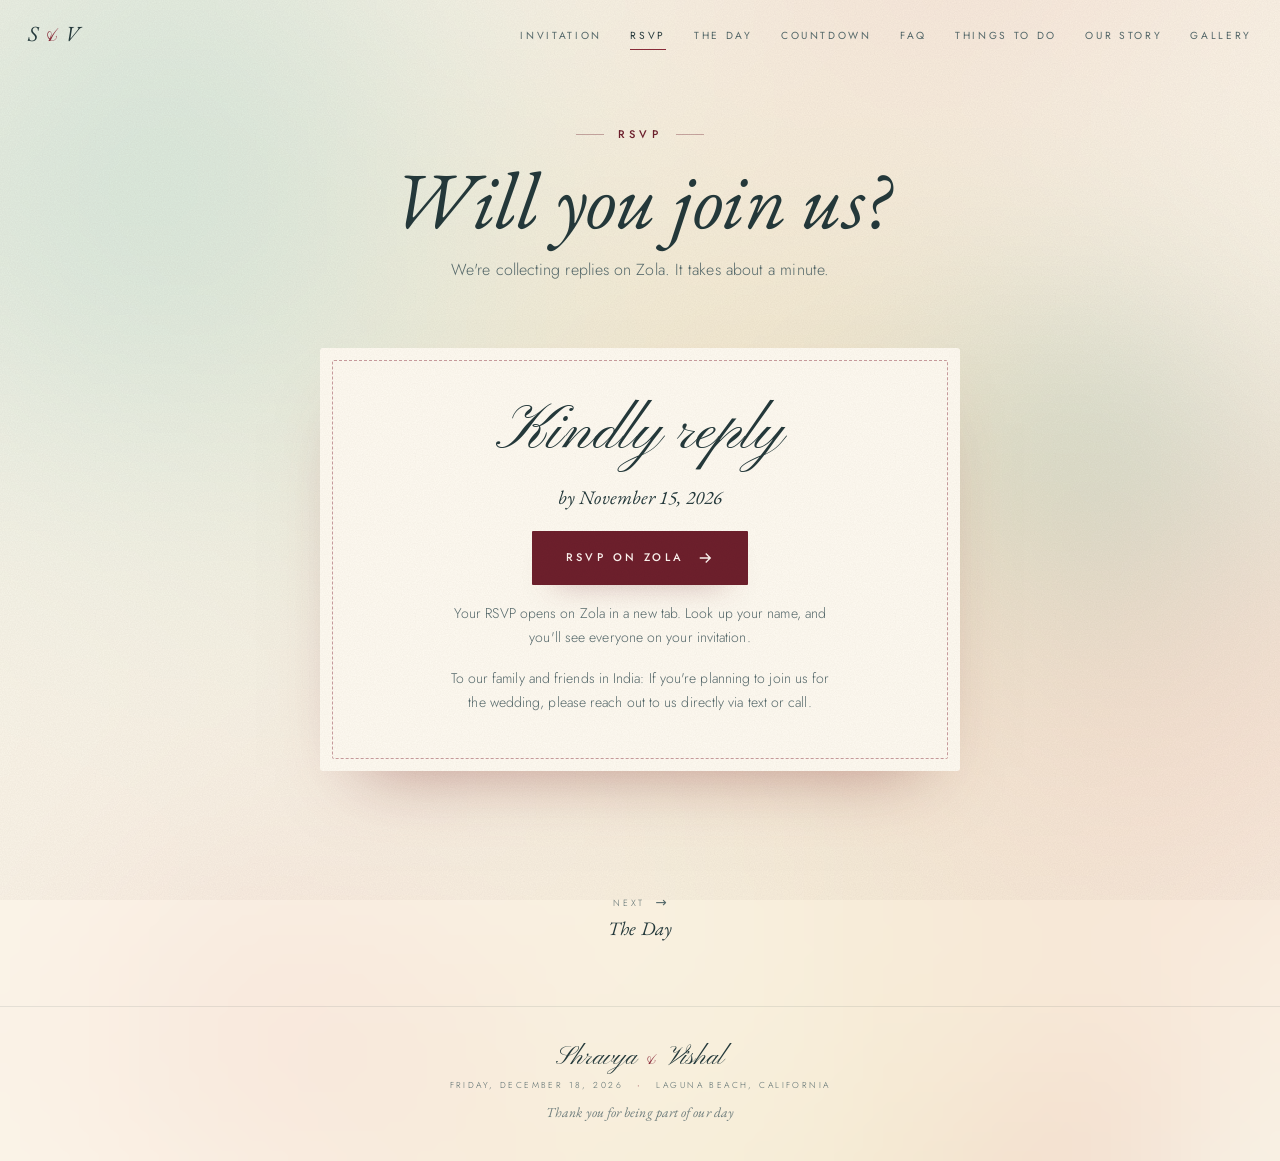
==== commit c1efd959: "fix: rsvp text" ====
--- a/rsvp.html
+++ b/rsvp.html
@@ -27,6 +27,7 @@
       <p class="by">by <span data-bind="rsvp-by"></span></p>
       <a class="magnet" id="rsvpBtn" data-href="zola" target="_blank" rel="noopener"><span>RSVP on Zola</span><svg viewBox="0 0 24 24"><path d="M5 12h14M13 6l6 6-6 6"/></svg></a>
       <p class="rsvp-small">Your RSVP opens on Zola in a new tab. Look up your name, and you'll see everyone on your invitation.</p>
+      <p class="rsvp-small">To our family and friends in India: If you're planning to join us for the wedding, please reach out to us directly via text or call.</p>
     </div>
   </div>
 </section>
